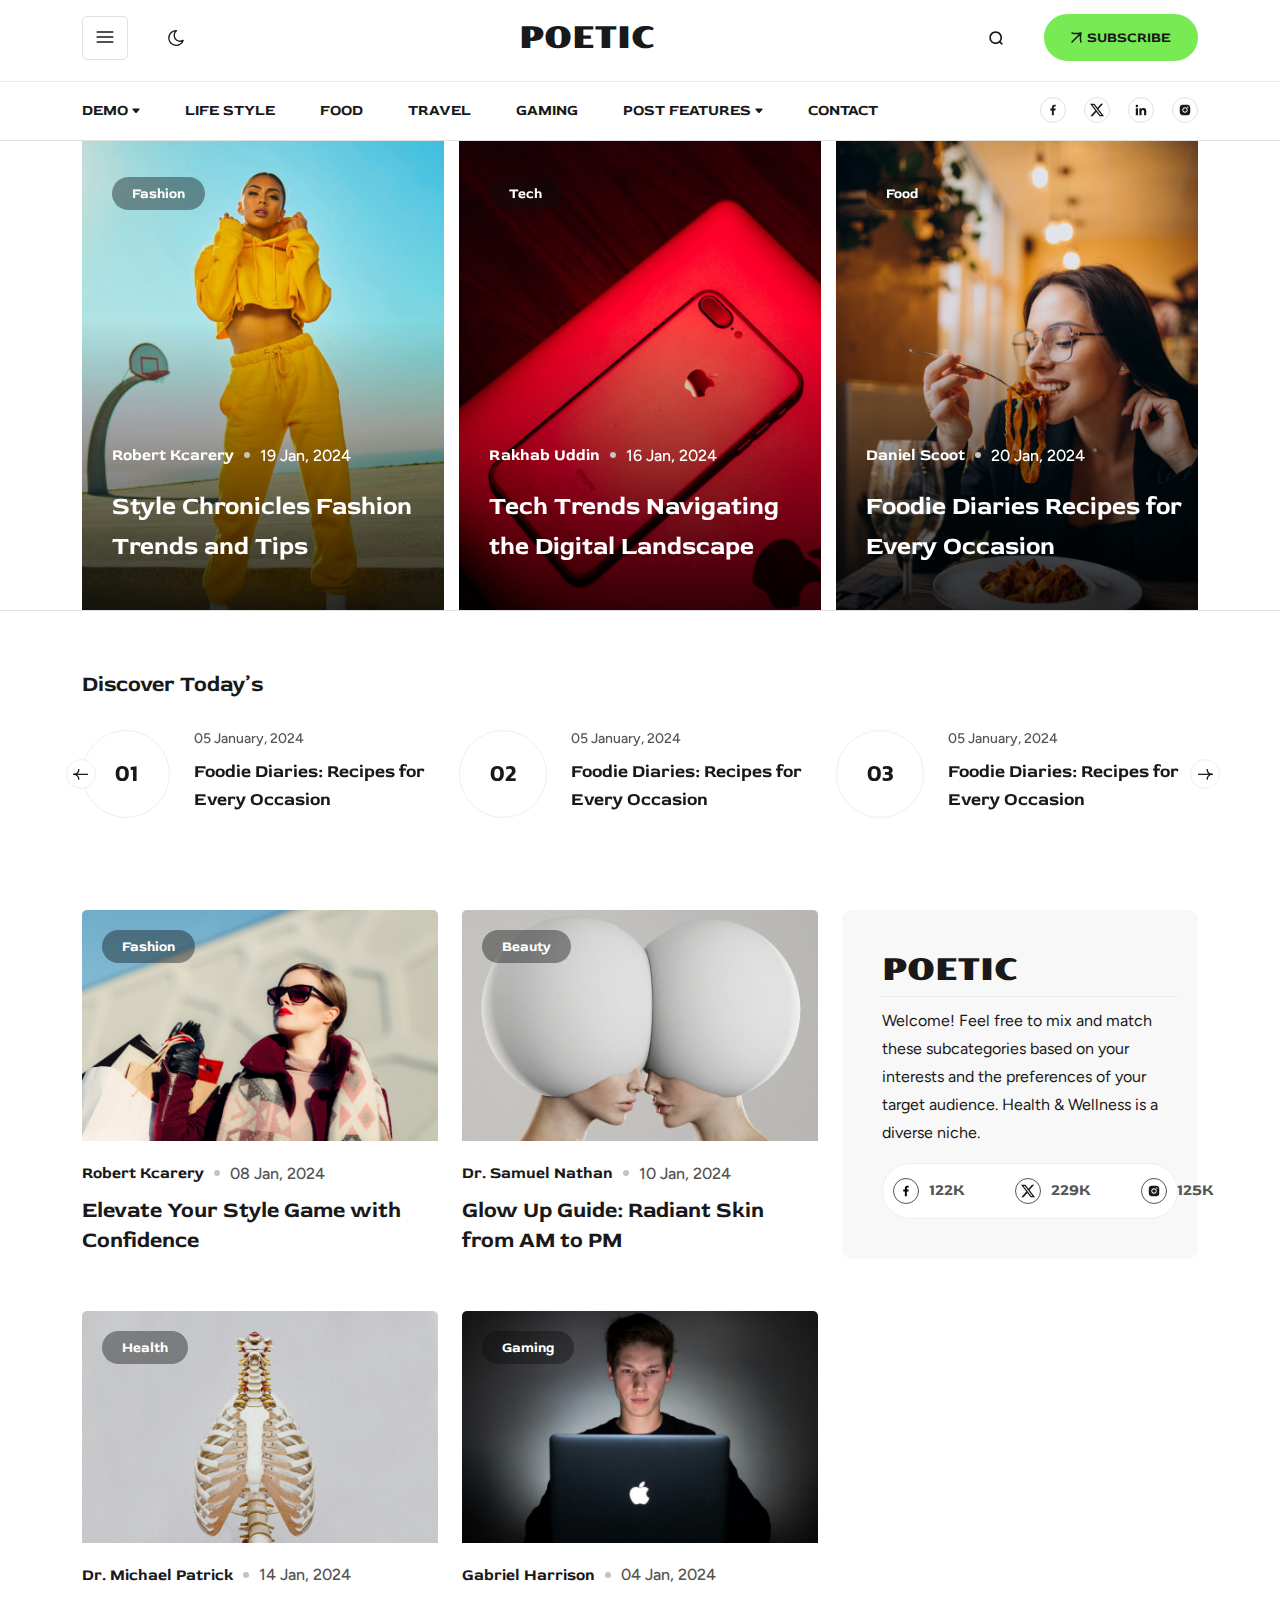
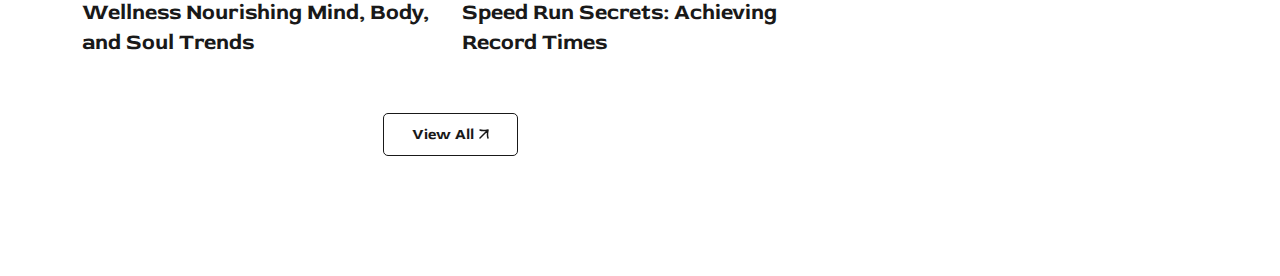
==== index2.html @ 876d7e73 "Add new code" ====
<!DOCTYPE html>
<html lang="en">

<head>
    <meta charset="UTF-8">
    <meta name="viewport" content="width=device-width, initial-scale=1.0">
    <!-- Swiper link -->
    <link rel="stylesheet" href="assets/css/swiper-bundle.min.css">
    <!-- Fancybox link -->
    <link rel="stylesheet" href="assets/css/jquery.fancybox.min.css">
    <!-- Animation css link -->
    <link rel="stylesheet" href="assets/css/animate.css">
    <!-- Boostrap css link -->
    <link rel="stylesheet" href="assets/css/bootstrap-icons.min.css">
    <link rel="stylesheet" href="assets/css/bootstrap.min.css">
    <!-- Boxicon link -->
    <link rel="stylesheet" href="assets/css/boxicons.min.css">
    <!-- My css link -->
    <link rel="stylesheet" href="assets/css/style.css">
    <title>POITIC- HTML template</title>
</head>

<body>
    <header class="header-area2">
        <div class="container d-flex align-items-center justify-content-between">
            <div class="header-menu-icon">
                <div class="menu-icon">
                    <svg width="20" height="20" viewBox="0 0 20 20" xmlns="http://www.w3.org/2000/svg">
                        <path fill-rule="evenodd" clip-rule="evenodd"
                            d="M1.66675 9.16666H18.3334V10.8333H1.66675V9.16666ZM1.66675 4.16666H18.3334V5.83332H1.66675V4.16666ZM1.66675 14.1667H18.3334V15.8333H1.66675V14.1667Z" />
                    </svg>
                </div>
                <div class="right-icon">
                    <svg width="16" height="16" viewBox="0 0 16 16" xmlns="http://www.w3.org/2000/svg">
                        <g clip-path="url(#clip0_786_566)">
                            <path
                                d="M0.219921 8.00768C0.228585 12.4084 3.79421 15.954 8.26024 16C11.6719 15.9314 14.6211 13.8486 15.7467 10.6542C15.952 10.0697 15.3182 9.54523 14.7823 9.85714C13.9764 10.3284 13.0594 10.5763 12.1258 10.5756C11.4366 10.5773 10.7539 10.4428 10.1168 10.1798C9.47979 9.91682 8.90098 9.53058 8.41366 9.04325C7.92633 8.55592 7.54009 7.97711 7.27712 7.34007C7.01415 6.70303 6.87964 6.02031 6.88131 5.33112C6.88092 4.5347 7.0619 3.74865 7.41052 3.03258C7.75915 2.31651 8.26625 1.68924 8.89339 1.19833C9.38458 0.813108 9.13132 0.0160071 8.49817 0.00934236C3.52962 -0.231254 0.031309 4.13081 0.219921 8.00768ZM5.54837 5.33112C5.54837 8.95807 8.49884 11.9092 12.1264 11.9092C12.605 11.9092 13.1422 11.8679 13.736 11.7153C12.5463 13.4921 10.4536 14.6584 8.21026 14.6597C4.39604 14.6111 1.68683 11.5813 1.5582 8.23494C1.62351 2.50262 6.78601 1.48958 6.78601 1.48958C6.78601 1.48958 5.52837 3.05712 5.54837 5.33112Z" />
                        </g>
                        <defs>
                            <clipPath id="clip0_786_566">
                                <rect width="16" height="16" />
                            </clipPath>
                        </defs>
                    </svg>
                </div>
            </div>
            <div class="header-logo">
                <a href="#">POETIC</a>
            </div>
            <div class="header-right">
                <div class="search-btn">
                    <div class="icon">
                        <svg width="16" height="16" viewBox="0 0 16 16" xmlns="http://www.w3.org/2000/svg">
                            <path fill-rule="evenodd" clip-rule="evenodd"
                                d="M7.67458 2.95934C5.06925 2.95934 2.95925 5.06868 2.95925 7.66868C2.95925 10.2687 5.06925 12.3773 7.67458 12.3773C8.97459 12.3773 10.1499 11.8533 11.0033 11.004C11.4434 10.5674 11.7926 10.0477 12.0307 9.47524C12.2687 8.90273 12.3908 8.28869 12.3899 7.66868C12.3899 5.06868 10.2799 2.95934 7.67458 2.95934ZM1.33325 7.66868C1.33325 4.16868 4.17325 1.33334 7.67458 1.33334C11.1759 1.33334 14.0159 4.16868 14.0159 7.66868C14.0178 9.07185 13.5516 10.4356 12.6913 11.544L14.4279 13.2787C14.5084 13.353 14.573 13.4427 14.618 13.5426C14.6629 13.6424 14.6872 13.7503 14.6894 13.8598C14.6916 13.9693 14.6717 14.0781 14.6309 14.1797C14.59 14.2813 14.5291 14.3736 14.4517 14.4511C14.3743 14.5286 14.2821 14.5896 14.1805 14.6306C14.079 14.6716 13.9702 14.6916 13.8607 14.6895C13.7512 14.6874 13.6433 14.6632 13.5434 14.6184C13.4435 14.5736 13.3536 14.5091 13.2793 14.4287L11.5393 12.6913C10.4316 13.544 9.07244 14.0054 7.67458 14.0033C4.17325 14.0033 1.33325 11.168 1.33325 7.66868Z" />
                        </svg>
                    </div>
                </div>
                <div class="subscribe-btn">
                    <a href="#" class="primary-btn hover-btn">
                        <svg class="arrow" width="11" height="11" viewBox="0 0 11 11"
                            xmlns="http://www.w3.org/2000/svg">
                            <path
                                d="M0.999756 10L9.99976 1M9.99976 1C7.99976 1.375 3.62476 2.125 0.999756 1M9.99976 1C9.62476 2.875 8.87476 7 9.99976 10"
                                stroke="#191919" stroke-width="1.5" stroke-linecap="round" />
                        </svg>
                        SUBSCRIBE
                    </a>

                </div>
            </div>
        </div>
    </header>
    <div class="header-menu2">
        <div class="container d-flex align-items-center justify-content-between">
            <div class="main-menu">
                <ul class="menu-list">
                    <li><a href="#">DEMO
                            <svg width="8" height="6" viewBox="0 0 8 6" xmlns="http://www.w3.org/2000/svg">
                                <path
                                    d="M3.52932 4.9625L0.531821 1.53625C0.178071 1.13313 0.465571 0.5 1.00245 0.5H6.99745C7.1176 0.499897 7.23523 0.53443 7.33627 0.599463C7.4373 0.664496 7.51744 0.757273 7.5671 0.866683C7.61676 0.976093 7.63383 1.0975 7.61627 1.21636C7.5987 1.33522 7.54725 1.4465 7.46807 1.53688L4.47057 4.96188C4.41191 5.02901 4.33956 5.08281 4.25839 5.11968C4.17722 5.15654 4.0891 5.17561 3.99995 5.17561C3.91079 5.17561 3.82267 5.15654 3.7415 5.11968C3.66033 5.08281 3.58798 5.02901 3.52932 4.96188V4.9625Z" />
                            </svg>
                        </a></li>
                    <li><a href="#">LIFE STYLE</a></li>
                    <li><a href="#">FOOD</a></li>
                    <li><a href="#">TRAVEL</a></li>
                    <li><a href="#">GAMING</a></li>
                    <li><a href="#">POST FEATURES
                            <svg width="8" height="6" viewBox="0 0 8 6" xmlns="http://www.w3.org/2000/svg">
                                <path
                                    d="M3.52932 4.9625L0.531821 1.53625C0.178071 1.13313 0.465571 0.5 1.00245 0.5H6.99745C7.1176 0.499897 7.23523 0.53443 7.33627 0.599463C7.4373 0.664496 7.51744 0.757273 7.5671 0.866683C7.61676 0.976093 7.63383 1.0975 7.61627 1.21636C7.5987 1.33522 7.54725 1.4465 7.46807 1.53688L4.47057 4.96188C4.41191 5.02901 4.33956 5.08281 4.25839 5.11968C4.17722 5.15654 4.0891 5.17561 3.99995 5.17561C3.91079 5.17561 3.82267 5.15654 3.7415 5.11968C3.66033 5.08281 3.58798 5.02901 3.52932 4.96188V4.9625Z" />
                            </svg>
                        </a></li>
                    <li><a href="#">CONTACT</a></li>
                </ul>
            </div>
            <div class="social-media">
                <ul>
                    <li><a href="#">
                            <svg width="14" height="14" viewBox="0 0 14 14" xmlns="http://www.w3.org/2000/svg">
                                <path
                                    d="M7.81526 12.2483V7.46726H9.42818L9.66793 5.59534H7.81526V4.40301C7.81526 3.86284 7.96576 3.49301 8.74101 3.49301H9.72334V1.82409C9.24538 1.77287 8.76495 1.74814 8.28426 1.75001C6.85859 1.75001 5.87976 2.62034 5.87976 4.21809V5.59184H4.27734V7.46376H5.88326V12.2483H7.81526Z" />
                            </svg>
                        </a></li>
                    <li><a href="#">
                            <svg width="14" height="14" viewBox="0 0 14 14" xmlns="http://www.w3.org/2000/svg">
                                <g clip-path="url(#clip0_786_536)">
                                    <path
                                        d="M11.025 0.65625H13.1722L8.48225 6.0305L14 13.3438H9.68012L6.2965 8.9075L2.42462 13.3438H0.2765L5.29287 7.595L0 0.65625H4.43013L7.48825 4.71012L11.025 0.65625ZM10.2725 12.0557H11.4625L3.78262 1.87687H2.50688L10.2725 12.0557Z" />
                                </g>
                                <defs>
                                    <clipPath id="clip0_786_536">
                                        <rect width="14" height="14" fill="white" />
                                    </clipPath>
                                </defs>
                            </svg>
                        </a></li>
                    <li><a href="#">
                            <svg width="14" height="14" viewBox="0 0 14 14" xmlns="http://www.w3.org/2000/svg">
                                <path
                                    d="M2.90719 4.1972C3.61209 4.1972 4.18353 3.62576 4.18353 2.92086C4.18353 2.21597 3.61209 1.64453 2.90719 1.64453C2.20229 1.64453 1.63086 2.21597 1.63086 2.92086C1.63086 3.62576 2.20229 4.1972 2.90719 4.1972Z" />
                                <path
                                    d="M5.38752 5.16523V12.2463H7.5861V8.74457C7.5861 7.82057 7.75994 6.92573 8.9056 6.92573C10.0355 6.92573 10.0495 7.98215 10.0495 8.8029V12.2469H12.2493V8.36365C12.2493 6.45615 11.8386 4.99023 9.60911 4.99023C8.53869 4.99023 7.82119 5.57765 7.52777 6.13357H7.49802V5.16523H5.38752ZM1.80469 5.16523H4.00677V12.2463H1.80469V5.16523Z" />
                            </svg>
                        </a></li>
                    <li><a href="#">
                            <svg width="14" height="14" viewBox="0 0 14 14" xmlns="http://www.w3.org/2000/svg">
                                <path
                                    d="M12.2191 4.84492C12.2132 4.40312 12.1305 3.96571 11.9747 3.55226C11.8396 3.20351 11.6332 2.88679 11.3687 2.62233C11.1043 2.35786 10.7875 2.15147 10.4388 2.01634C10.0307 1.86313 9.59948 1.78029 9.16362 1.77134C8.60246 1.74626 8.42454 1.73926 7.00004 1.73926C5.57554 1.73926 5.39296 1.73926 4.83587 1.77134C4.40022 1.78036 3.96924 1.8632 3.56129 2.01634C3.21249 2.15138 2.89572 2.35773 2.63124 2.62221C2.36677 2.88669 2.16041 3.20346 2.02537 3.55226C1.87186 3.96008 1.7892 4.39116 1.78096 4.82684C1.75587 5.38859 1.74829 5.56651 1.74829 6.99101C1.74829 8.41551 1.74829 8.59751 1.78096 9.15517C1.78971 9.59151 1.87196 10.022 2.02537 10.4309C2.16064 10.7796 2.36715 11.0963 2.63171 11.3606C2.89628 11.625 3.21308 11.8313 3.56187 11.9663C3.96871 12.1256 4.39976 12.2144 4.83646 12.2288C5.39821 12.2538 5.57612 12.2614 7.00062 12.2614C8.42512 12.2614 8.60771 12.2614 9.16479 12.2288C9.60063 12.2202 10.0318 12.1375 10.44 11.9843C10.7886 11.8491 11.1053 11.6426 11.3697 11.3782C11.6341 11.1137 11.8406 10.7971 11.9759 10.4484C12.1293 10.0401 12.2115 9.60959 12.2203 9.17267C12.2454 8.61151 12.253 8.43359 12.253 7.00851C12.2518 5.58401 12.2518 5.40317 12.2191 4.84492ZM6.99654 9.68484C5.50671 9.68484 4.29979 8.47792 4.29979 6.98809C4.29979 5.49826 5.50671 4.29134 6.99654 4.29134C7.71176 4.29134 8.39769 4.57546 8.90343 5.0812C9.40917 5.58694 9.69329 6.27287 9.69329 6.98809C9.69329 7.70331 9.40917 8.38924 8.90343 8.89498C8.39769 9.40072 7.71176 9.68484 6.99654 9.68484ZM9.80062 4.82042C9.71802 4.8205 9.63622 4.80429 9.55989 4.77271C9.48356 4.74114 9.41421 4.69482 9.3558 4.63641C9.29739 4.57801 9.25108 4.50865 9.2195 4.43233C9.18793 4.356 9.17171 4.27419 9.17179 4.19159C9.17179 4.10905 9.18805 4.02732 9.21964 3.95106C9.25122 3.8748 9.29752 3.80551 9.35589 3.74714C9.41425 3.68878 9.48354 3.64248 9.5598 3.61089C9.63606 3.57931 9.71779 3.56305 9.80033 3.56305C9.88287 3.56305 9.96461 3.57931 10.0409 3.61089C10.1171 3.64248 10.1864 3.68878 10.2448 3.74714C10.3031 3.80551 10.3494 3.8748 10.381 3.95106C10.4126 4.02732 10.4289 4.10905 10.4289 4.19159C10.4289 4.53926 10.1477 4.82042 9.80062 4.82042Z" />
                                <path
                                    d="M6.99589 8.73983C7.96336 8.73983 8.74764 7.95554 8.74764 6.98808C8.74764 6.02061 7.96336 5.23633 6.99589 5.23633C6.02843 5.23633 5.24414 6.02061 5.24414 6.98808C5.24414 7.95554 6.02843 8.73983 6.99589 8.73983Z" />
                            </svg>
                        </a></li>
                </ul>
            </div>
        </div>
    </div>

    <!-- Banner area strats here -->
    <div class="banner-area2 mb-60">
        <div class="container">
            <div class="row ">
                <div class="col-lg-12 position-relative">
                    <div class="slider-btn-groups">
                        <div class="slider-btn prev-2" tabindex="0" role="button" aria-label="Previous slide"
                            aria-controls="swiper-wrapper-e0b69f76be833fd9">
                            <svg width="7" height="14" viewBox="0 0 7 14" fill="none"
                                xmlns="http://www.w3.org/2000/svg">
                                <path d="M0 7.00008L7 0L2.54545 7.00008L7 14L0 7.00008Z" fill="#C4C4C4" />
                            </svg>
                            <span class="two"> PREV</span>
                        </div>
                        <div class="slider-btn next-2" tabindex="0" role="button" aria-label="Next slide"
                            aria-controls="swiper-wrapper-e0b69f76be833fd9">
                            <span>NEXT</span>
                            <svg width="7" height="14" viewBox="0 0 7 14" fill="none"
                                xmlns="http://www.w3.org/2000/svg">
                                <path d="M7 7.00008L0 0L4.45455 7.00008L0 14L7 7.00008Z" fill="#191919" />
                            </svg>
                        </div>
                    </div>
                    <div class="swiper banner-slider2">
                        <div class="swiper-wrapper">
                            <div class="swiper-slide">
                                <div class="banner-card">
                                    <div class="banner-img">
                                        <img src="assets/image/Overlay (4).png" alt="">
                                    </div>
                                    <div class="banner-content">
                                        <div class="top-btn">
                                            <a href="#">
                                                Fashion
                                            </a>
                                        </div>
                                        <div class="banner-content-bottom">
                                            <div class="author-area">
                                                <div class="author-name">
                                                    <a href="#">Robert Kcarery</a>
                                                </div>
                                                <div class="publish-date">
                                                    <a href="#">
                                                        <svg width="6" height="6" viewBox="0 0 6 6" fill="none"
                                                            xmlns="http://www.w3.org/2000/svg">
                                                            <circle cx="3" cy="3" r="3" fill="#C4C4C4" />
                                                        </svg>
                                                        19 Jan, 2024</a>
                                                </div>
                                            </div>
                                            <h2>Style Chronicles Fashion Trends and Tips</h2>
                                        </div>
                                    </div>
                                </div>
                            </div>
                            <div class="swiper-slide">
                                <div class="banner-card">
                                    <div class="banner-img two">
                                        <img src="assets/image/Overlay (4).png" alt="">
                                    </div>
                                    <div class="banner-content">
                                        <div class="top-btn">
                                            <a href="#">
                                                Tech
                                            </a>
                                        </div>
                                        <div class="banner-content-bottom">
                                            <div class="author-area">
                                                <div class="author-name">
                                                    <a href="#">Rakhab Uddin</a>
                                                </div>
                                                <div class="publish-date">
                                                    <a href="#">
                                                        <svg width="6" height="6" viewBox="0 0 6 6" fill="none"
                                                            xmlns="http://www.w3.org/2000/svg">
                                                            <circle cx="3" cy="3" r="3" fill="#C4C4C4" />
                                                        </svg>
                                                        16 Jan, 2024</a>
                                                </div>
                                            </div>
                                            <h2>Tech Trends Navigating the Digital Landscape</h2>
                                        </div>
                                    </div>
                                </div>
                            </div>
                            <div class="swiper-slide">
                                <div class="banner-card">
                                    <div class="banner-img three">
                                        <img src="assets/image/Overlay (4).png" alt="">
                                    </div>
                                    <div class="banner-content">
                                        <div class="top-btn">
                                            <a href="#">
                                                Food
                                            </a>
                                        </div>
                                        <div class="banner-content-bottom">
                                            <div class="author-area">
                                                <div class="author-name">
                                                    <a href="#">Daniel Scoot</a>
                                                </div>
                                                <div class="publish-date">
                                                    <a href="#">
                                                        <svg width="6" height="6" viewBox="0 0 6 6" fill="none"
                                                            xmlns="http://www.w3.org/2000/svg">
                                                            <circle cx="3" cy="3" r="3" fill="#C4C4C4" />
                                                        </svg>
                                                        20 Jan, 2024</a>
                                                </div>
                                            </div>
                                            <h2>Foodie Diaries Recipes for Every Occasion</h2>
                                        </div>
                                    </div>
                                </div>
                            </div>
                            <div class="swiper-slide">
                                <div class="banner-card">
                                    <div class="banner-img">
                                        <img src="assets/image/Overlay (4).png" alt="">
                                    </div>
                                    <div class="banner-content">
                                        <div class="top-btn">
                                            <a href="#">
                                                Fashion
                                            </a>
                                        </div>
                                        <div class="banner-content-bottom">
                                            <div class="author-area">
                                                <div class="author-name">
                                                    <a href="#">Robert Kcarery</a>
                                                </div>
                                                <div class="publish-date">
                                                    <a href="#">
                                                        <svg width="6" height="6" viewBox="0 0 6 6" fill="none"
                                                            xmlns="http://www.w3.org/2000/svg">
                                                            <circle cx="3" cy="3" r="3" fill="#C4C4C4" />
                                                        </svg>
                                                        19 Jan, 2024</a>
                                                </div>
                                            </div>
                                            <h2>Style Chronicles Fashion Trends and Tips</h2>
                                        </div>
                                    </div>
                                </div>
                            </div>
                            <div class="swiper-slide">
                                <div class="banner-card">
                                    <div class="banner-img two">
                                        <img src="assets/image/Overlay (4).png" alt="">
                                    </div>
                                    <div class="banner-content">
                                        <div class="top-btn">
                                            <a href="#">
                                                Tech
                                            </a>
                                        </div>
                                        <div class="banner-content-bottom">
                                            <div class="author-area">
                                                <div class="author-name">
                                                    <a href="#">Rakhab Uddin</a>
                                                </div>
                                                <div class="publish-date">
                                                    <a href="#">
                                                        <svg width="6" height="6" viewBox="0 0 6 6" fill="none"
                                                            xmlns="http://www.w3.org/2000/svg">
                                                            <circle cx="3" cy="3" r="3" fill="#C4C4C4" />
                                                        </svg>
                                                        16 Jan, 2024</a>
                                                </div>
                                            </div>
                                            <h2>Tech Trends Navigating the Digital Landscape</h2>
                                        </div>
                                    </div>
                                </div>
                            </div>
                            <div class="swiper-slide">
                                <div class="banner-card">
                                    <div class="banner-img three">
                                        <img src="assets/image/Overlay (4).png" alt="">
                                    </div>
                                    <div class="banner-content">
                                        <div class="top-btn">
                                            <a href="#">
                                                Food
                                            </a>
                                        </div>
                                        <div class="banner-content-bottom">
                                            <div class="author-area">
                                                <div class="author-name">
                                                    <a href="#">Daniel Scoot</a>
                                                </div>
                                                <div class="publish-date">
                                                    <a href="#">
                                                        <svg width="6" height="6" viewBox="0 0 6 6" fill="none"
                                                            xmlns="http://www.w3.org/2000/svg">
                                                            <circle cx="3" cy="3" r="3" fill="#C4C4C4" />
                                                        </svg>
                                                        20 Jan, 2024</a>
                                                </div>
                                            </div>
                                            <h2>Foodie Diaries Recipes for Every Occasion</h2>
                                        </div>
                                    </div>
                                </div>
                            </div>
                        </div>
                    </div>
                </div>
            </div>
        </div>
    </div>
    <!-- Banner area ends here -->

    <!-- Discover area strats here -->
    <div class="discover-section">
        <div class="container">
            <div class="row mb-20">
                <div class="col-lg-12">
                    <div class="section-title">
                        <h3>Discover Today’s</h3>
                    </div>
                </div>
            </div>
            <div class="row">
                <div class="col-lg-12 position-relative">
                    <div class="slider-btn-groups">
                        <div class="slider-btn prev-1" tabindex="0" role="button" aria-label="Previous slide"
                            aria-controls="swiper-wrapper-e0b69f76be833fd9">
                            <svg width="16" height="16" viewBox="0 0 16 16" xmlns="http://www.w3.org/2000/svg">
                                <mask id="mask0_0_6821" style="mask-type:alpha" maskUnits="userSpaceOnUse" x="0" y="0"
                                    width="16" height="16">
                                    <rect width="16" height="16" transform="matrix(-1 0 0 1 16 0)"></rect>
                                </mask>
                                <g mask="url(#mask0_0_6821)">
                                    <path fill-rule="evenodd" clip-rule="evenodd"
                                        d="M0.416666 8.96667H15V7.71667H0.416666V8.96667Z"></path>
                                    <path fill-rule="evenodd" clip-rule="evenodd"
                                        d="M1.04115 7.71667C3.98115 7.71667 6.38281 10.3017 6.38281 13.0583V13.6833H5.13281V13.0583C5.13281 10.9658 3.26448 8.96667 1.04115 8.96667H0.416979V7.71667H1.04115Z">
                                    </path>
                                    <path fill-rule="evenodd" clip-rule="evenodd"
                                        d="M1.04115 8.96667C3.98115 8.96667 6.38281 6.38167 6.38281 3.625V3H5.13281V3.625C5.13281 5.71833 3.26448 7.71667 1.04115 7.71667H0.416979V8.96667H1.04115Z">
                                    </path>
                                </g>
                            </svg>
                        </div>
                        <div class="slider-btn next-1" tabindex="0" role="button" aria-label="Next slide"
                            aria-controls="swiper-wrapper-e0b69f76be833fd9">
                            <svg width="16" height="16" viewBox="0 0 16 16" xmlns="http://www.w3.org/2000/svg">
                                <mask id="mask0_0_6813" style="mask-type:alpha" maskUnits="userSpaceOnUse" x="0" y="0"
                                    width="16" height="16">
                                    <rect width="16" height="16"></rect>
                                </mask>
                                <g mask="url(#mask0_0_6813)">
                                    <path fill-rule="evenodd" clip-rule="evenodd"
                                        d="M15.5833 8.96667H1V7.71667H15.5833V8.96667Z"></path>
                                    <path fill-rule="evenodd" clip-rule="evenodd"
                                        d="M14.9589 7.71667C12.0189 7.71667 9.61719 10.3017 9.61719 13.0583V13.6833H10.8672V13.0583C10.8672 10.9658 12.7355 8.96667 14.9589 8.96667H15.583V7.71667H14.9589Z">
                                    </path>
                                    <path fill-rule="evenodd" clip-rule="evenodd"
                                        d="M14.9589 8.96667C12.0189 8.96667 9.61719 6.38167 9.61719 3.625V3H10.8672V3.625C10.8672 5.71833 12.7355 7.71667 14.9589 7.71667H15.583V8.96667H14.9589Z">
                                    </path>
                                </g>
                            </svg>
                        </div>
                    </div>
                    <div class="swiper discover-slider">
                        <div class="swiper-wrapper">
                            <div class="swiper-slide">
                                <div class="discover-content">
                                    <div class="number">
                                        <h3>01</h3>
                                    </div>
                                    <div class="other-content">
                                        <span>05 January, 2024</span>
                                        <p>Foodie Diaries: Recipes for Every Occasion</p>
                                    </div>
                                </div>
                            </div>
                            <div class="swiper-slide">
                                <div class="discover-content">
                                    <div class="number">
                                        <h3>02</h3>
                                    </div>
                                    <div class="other-content">
                                        <span>05 January, 2024</span>
                                        <p>Foodie Diaries: Recipes for Every Occasion</p>
                                    </div>
                                </div>
                            </div>
                            <div class="swiper-slide">
                                <div class="discover-content">
                                    <div class="number">
                                        <h3>03</h3>
                                    </div>
                                    <div class="other-content">
                                        <span>05 January, 2024</span>
                                        <p>Foodie Diaries: Recipes for Every Occasion</p>
                                    </div>
                                </div>
                            </div>
                            <div class="swiper-slide">
                                <div class="discover-content">
                                    <div class="number">
                                        <h3>01</h3>
                                    </div>
                                    <div class="other-content">
                                        <span>05 January, 2024</span>
                                        <p>Foodie Diaries: Recipes for Every Occasion</p>
                                    </div>
                                </div>
                            </div>
                            <div class="swiper-slide">
                                <div class="discover-content">
                                    <div class="number">
                                        <h3>02</h3>
                                    </div>
                                    <div class="other-content">
                                        <span>05 January, 2024</span>
                                        <p>Foodie Diaries: Recipes for Every Occasion</p>
                                    </div>
                                </div>
                            </div>
                            <div class="swiper-slide">
                                <div class="discover-content">
                                    <div class="number">
                                        <h3>03</h3>
                                    </div>
                                    <div class="other-content">
                                        <span>05 January, 2024</span>
                                        <p>Foodie Diaries: Recipes for Every Occasion</p>
                                    </div>
                                </div>
                            </div>
                        </div>
                    </div>
                </div>
            </div>
        </div>
    </div>
    <!-- Discover area ends here -->
    <!-- Blog post area strats here -->
    <div class="blog-post2">
        <div class="container">
            <div class="row g-lg-4 gy-4 pt-80">
                <div class="col-lg-8">
                    <div class="row  g-4 gy-5 mb-120">
                        <div class="col-lg-6">
                            <div class="blog-card">
                                <div class="blog-card-img-wrap">
                                    <a href="#">
                                        <img src="assets/image/freestocks-VFrcRtEQKL8-unsplash 1.png" alt="">
                                    </a>
                                    <a href="#"><span>Fashion</span>
                                    </a>
                                </div>
                                <div class="blog-content">
                                    <div class="author-area">
                                        <div class="author-name">
                                            <a href="#">Robert Kcarery</a>
                                        </div>
                                        <div class="publish-date">
                                            <a href="#">
                                                <svg width="6" height="6" viewBox="0 0 6 6" fill="none"
                                                    xmlns="http://www.w3.org/2000/svg">
                                                    <circle cx="3" cy="3" r="3" fill="#C4C4C4" />
                                                </svg>
                                                08 Jan, 2024</a>
                                        </div>
                                    </div>
                                    <h3>Elevate Your Style Game with Confidence</h3>
                                </div>
                            </div>
                        </div>
                        <div class="col-lg-6">
                            <div class="blog-card">
                                <div class="blog-card-img-wrap">
                                    <a href="#">
                                        <img src="assets/image/dynamic-wang-F3KHLtv6844-unsplash.png" alt="">
                                    </a>
                                    <a href="#"><span>Beauty</span>
                                    </a>
                                </div>
                                <div class="blog-content">
                                    <div class="author-area">
                                        <div class="author-name">
                                            <a href="#">Dr. Samuel Nathan</a>
                                        </div>
                                        <div class="publish-date">
                                            <a href="#">
                                                <svg width="6" height="6" viewBox="0 0 6 6" fill="none"
                                                    xmlns="http://www.w3.org/2000/svg">
                                                    <circle cx="3" cy="3" r="3" fill="#C4C4C4" />
                                                </svg>
                                                10 Jan, 2024</a>
                                        </div>
                                    </div>
                                    <h3>Glow Up Guide: Radiant Skin from AM to PM</h3>
                                </div>
                            </div>
                        </div>
                        <div class="col-lg-6">
                            <div class="blog-card">
                                <div class="blog-card-img-wrap">
                                    <a href="#">
                                        <img src="assets/image/nino-liverani-CKxD_Qh6ULY-unsplash 1.png" alt="">
                                    </a>
                                    <a href="#"><span>Health</span>
                                    </a>
                                </div>
                                <div class="blog-content">
                                    <div class="author-area">
                                        <div class="author-name">
                                            <a href="#">Dr. Michael Patrick</a>
                                        </div>
                                        <div class="publish-date">
                                            <a href="#">
                                                <svg width="6" height="6" viewBox="0 0 6 6" fill="none"
                                                    xmlns="http://www.w3.org/2000/svg">
                                                    <circle cx="3" cy="3" r="3" fill="#C4C4C4" />
                                                </svg>
                                                14 Jan, 2024</a>
                                        </div>
                                    </div>
                                    <h3>Wellness Nourishing Mind, Body, and Soul Trends</h3>
                                </div>
                            </div>
                        </div>
                        <div class="col-lg-6">
                            <div class="blog-card">
                                <div class="blog-card-img-wrap">
                                    <a href="#">
                                        <img src="assets/image/grzegorz-walczak-yoIIPcrWhjI-unsplash.png" alt="">
                                    </a>
                                    <a href="#"><span>Gaming</span>
                                    </a>
                                </div>
                                <div class="blog-content">
                                    <div class="author-area">
                                        <div class="author-name">
                                            <a href="#">Gabriel Harrison</a>
                                        </div>
                                        <div class="publish-date">
                                            <a href="#">
                                                <svg width="6" height="6" viewBox="0 0 6 6" fill="none"
                                                    xmlns="http://www.w3.org/2000/svg">
                                                    <circle cx="3" cy="3" r="3" fill="#C4C4C4" />
                                                </svg>
                                                04 Jan, 2024</a>
                                        </div>
                                    </div>
                                    <h3>Speed Run Secrets: Achieving Record Times</h3>
                                </div>
                            </div>
                        </div>
                        <div class="view-all-btn">
                            <a href="#">
                                View All
                                <svg class="arrow" width="10" height="10" viewBox="0 0 10 10"
                                    xmlns="http://www.w3.org/2000/svg">
                                    <path
                                        d="M1 9L9 1M9 1C7.22222 1.33333 3.33333 2 1 1M9 1C8.66667 2.66667 8 6.33333 9 9"
                                        stroke="#191919" stroke-width="1.5" stroke-linecap="round" />
                                </svg>
                            </a>
                        </div>
                    </div>
                </div>
                <div class="col-lg-4">
                    <div class="sidebar-area">
                        <div class="single-widget">
                            <h2><a href="#">POETIC</a></h2>
                            <p>Welcome! Feel free to mix and match these subcategories based on your interests and the
                                preferences of your target audience. Health & Wellness is a diverse niche.</p>
                            <div class="counter-up-area">
                                <ul>
                                    <li>
                                        <a href="#">
                                            <div class="icon">
                                                <svg width="14" height="14" viewBox="0 0 14 14"
                                                    xmlns="http://www.w3.org/2000/svg">
                                                    <path
                                                        d="M7.81526 12.2482V7.46723H9.42818L9.66793 5.59531H7.81526V4.40298C7.81526 3.86281 7.96576 3.49298 8.74101 3.49298H9.72334V1.82406C9.24538 1.77284 8.76495 1.74811 8.28426 1.74998C6.85859 1.74998 5.87976 2.62031 5.87976 4.21806V5.59181H4.27734V7.46373H5.88326V12.2482H7.81526Z">
                                                    </path>
                                                </svg>
                                            </div>
                                            <div class="number">
                                                <h5 class="counter">122</h5>
                                                <span>K</span>
                                            </div>
                                        </a>
                                    </li>
                                    <li>
                                        <a href="#">
                                            <div class="icon">
                                                <svg width="14" height="14" viewBox="0 0 14 14" fill="none"
                                                    xmlns="http://www.w3.org/2000/svg">
                                                    <g clip-path="url(#clip0_786_536)">
                                                        <path
                                                            d="M11.025 0.65625H13.1722L8.48225 6.0305L14 13.3438H9.68012L6.2965 8.9075L2.42462 13.3438H0.2765L5.29287 7.595L0 0.65625H4.43013L7.48825 4.71012L11.025 0.65625ZM10.2725 12.0557H11.4625L3.78262 1.87687H2.50688L10.2725 12.0557Z"
                                                            fill="#191919" />
                                                    </g>
                                                    <defs>
                                                        <clipPath id="clip0_786_536">
                                                            <rect width="14" height="14" fill="white" />
                                                        </clipPath>
                                                    </defs>
                                                </svg>
                                            </div>
                                            <div class="number">
                                                <h5 class="counter">229</h5>
                                                <span>K</span>
                                            </div>
                                        </a>
                                    </li>
                                    <li>
                                        <a href="#">
                                            <div class="icon">
                                                <svg width="14" height="14" viewBox="0 0 14 14" fill="none"
                                                    xmlns="http://www.w3.org/2000/svg">
                                                    <path
                                                        d="M12.2191 4.84492C12.2132 4.40312 12.1305 3.96571 11.9747 3.55226C11.8396 3.20351 11.6332 2.88679 11.3687 2.62233C11.1043 2.35786 10.7875 2.15147 10.4388 2.01634C10.0307 1.86313 9.59948 1.78029 9.16362 1.77134C8.60246 1.74626 8.42454 1.73926 7.00004 1.73926C5.57554 1.73926 5.39296 1.73926 4.83587 1.77134C4.40022 1.78036 3.96924 1.8632 3.56129 2.01634C3.21249 2.15138 2.89572 2.35773 2.63124 2.62221C2.36677 2.88669 2.16041 3.20346 2.02537 3.55226C1.87186 3.96008 1.7892 4.39116 1.78096 4.82684C1.75587 5.38859 1.74829 5.56651 1.74829 6.99101C1.74829 8.41551 1.74829 8.59751 1.78096 9.15517C1.78971 9.59151 1.87196 10.022 2.02537 10.4309C2.16064 10.7796 2.36715 11.0963 2.63171 11.3606C2.89628 11.625 3.21308 11.8313 3.56187 11.9663C3.96871 12.1256 4.39976 12.2144 4.83646 12.2288C5.39821 12.2538 5.57612 12.2614 7.00062 12.2614C8.42512 12.2614 8.60771 12.2614 9.16479 12.2288C9.60063 12.2202 10.0318 12.1375 10.44 11.9843C10.7886 11.8491 11.1053 11.6426 11.3697 11.3782C11.6341 11.1137 11.8406 10.7971 11.9759 10.4484C12.1293 10.0401 12.2115 9.60959 12.2203 9.17267C12.2454 8.61151 12.253 8.43359 12.253 7.00851C12.2518 5.58401 12.2518 5.40317 12.2191 4.84492ZM6.99654 9.68484C5.50671 9.68484 4.29979 8.47792 4.29979 6.98809C4.29979 5.49826 5.50671 4.29134 6.99654 4.29134C7.71176 4.29134 8.39769 4.57546 8.90343 5.0812C9.40917 5.58694 9.69329 6.27287 9.69329 6.98809C9.69329 7.70331 9.40917 8.38924 8.90343 8.89498C8.39769 9.40072 7.71176 9.68484 6.99654 9.68484ZM9.80062 4.82042C9.71802 4.8205 9.63622 4.80429 9.55989 4.77271C9.48356 4.74114 9.41421 4.69482 9.3558 4.63641C9.29739 4.57801 9.25108 4.50865 9.2195 4.43233C9.18793 4.356 9.17171 4.27419 9.17179 4.19159C9.17179 4.10905 9.18805 4.02732 9.21964 3.95106C9.25122 3.8748 9.29752 3.80551 9.35589 3.74714C9.41425 3.68878 9.48354 3.64248 9.5598 3.61089C9.63606 3.57931 9.71779 3.56305 9.80033 3.56305C9.88287 3.56305 9.96461 3.57931 10.0409 3.61089C10.1171 3.64248 10.1864 3.68878 10.2448 3.74714C10.3031 3.80551 10.3494 3.8748 10.381 3.95106C10.4126 4.02732 10.4289 4.10905 10.4289 4.19159C10.4289 4.53926 10.1477 4.82042 9.80062 4.82042Z"
                                                        fill="#191919" />
                                                    <path
                                                        d="M6.99589 8.73983C7.96336 8.73983 8.74764 7.95554 8.74764 6.98808C8.74764 6.02061 7.96336 5.23633 6.99589 5.23633C6.02843 5.23633 5.24414 6.02061 5.24414 6.98808C5.24414 7.95554 6.02843 8.73983 6.99589 8.73983Z"
                                                        fill="#191919" />
                                                </svg>
                                            </div>
                                            <div class="number">
                                                <h5 class="counter">125</h5>
                                                <span>K</span>
                                            </div>
                                        </a>
                                    </li>
                                </ul>
                            </div>
                        </div>
                    </div>
                </div>
            </div>
        </div>
    </div>
    <!-- Blog post area ends here -->













    <!-- jquery js link -->
    <script src="assets/js/jquery-3.7.1.min.js"></script>
    <script src="assets/js/jquery-ui.js"></script>
    <!-- Counterup js link -->
    <script src="assets/js/waypoints.js"></script>
    <script src="assets/js/jquery.counterup.min.js"></script>
    <!-- Marquee js link -->
    <script src="assets/js/jquery.marquee.min.js"></script>
    <!-- Wow js link -->
    <script src="assets/js/wow.min.js"></script>
    <!-- Popper js link -->
    <script src="assets/js/popper.min.js"></script>
    <!-- Swiper js link -->
    <script src="assets/js/swiper-bundle.min.js"></script>
    <!-- fancybox link -->
    <script src="assets/js/jquery.fancybox.min.js"></script>
    <script src="assets/js/wow.min.js"></script>
    <!-- Bootstrap js link -->
    <script src="assets/js/bootstrap.min.js"></script>
    <!-- Custom js -->
    <script src="assets/js/custom.js"></script>
</body>

</html>
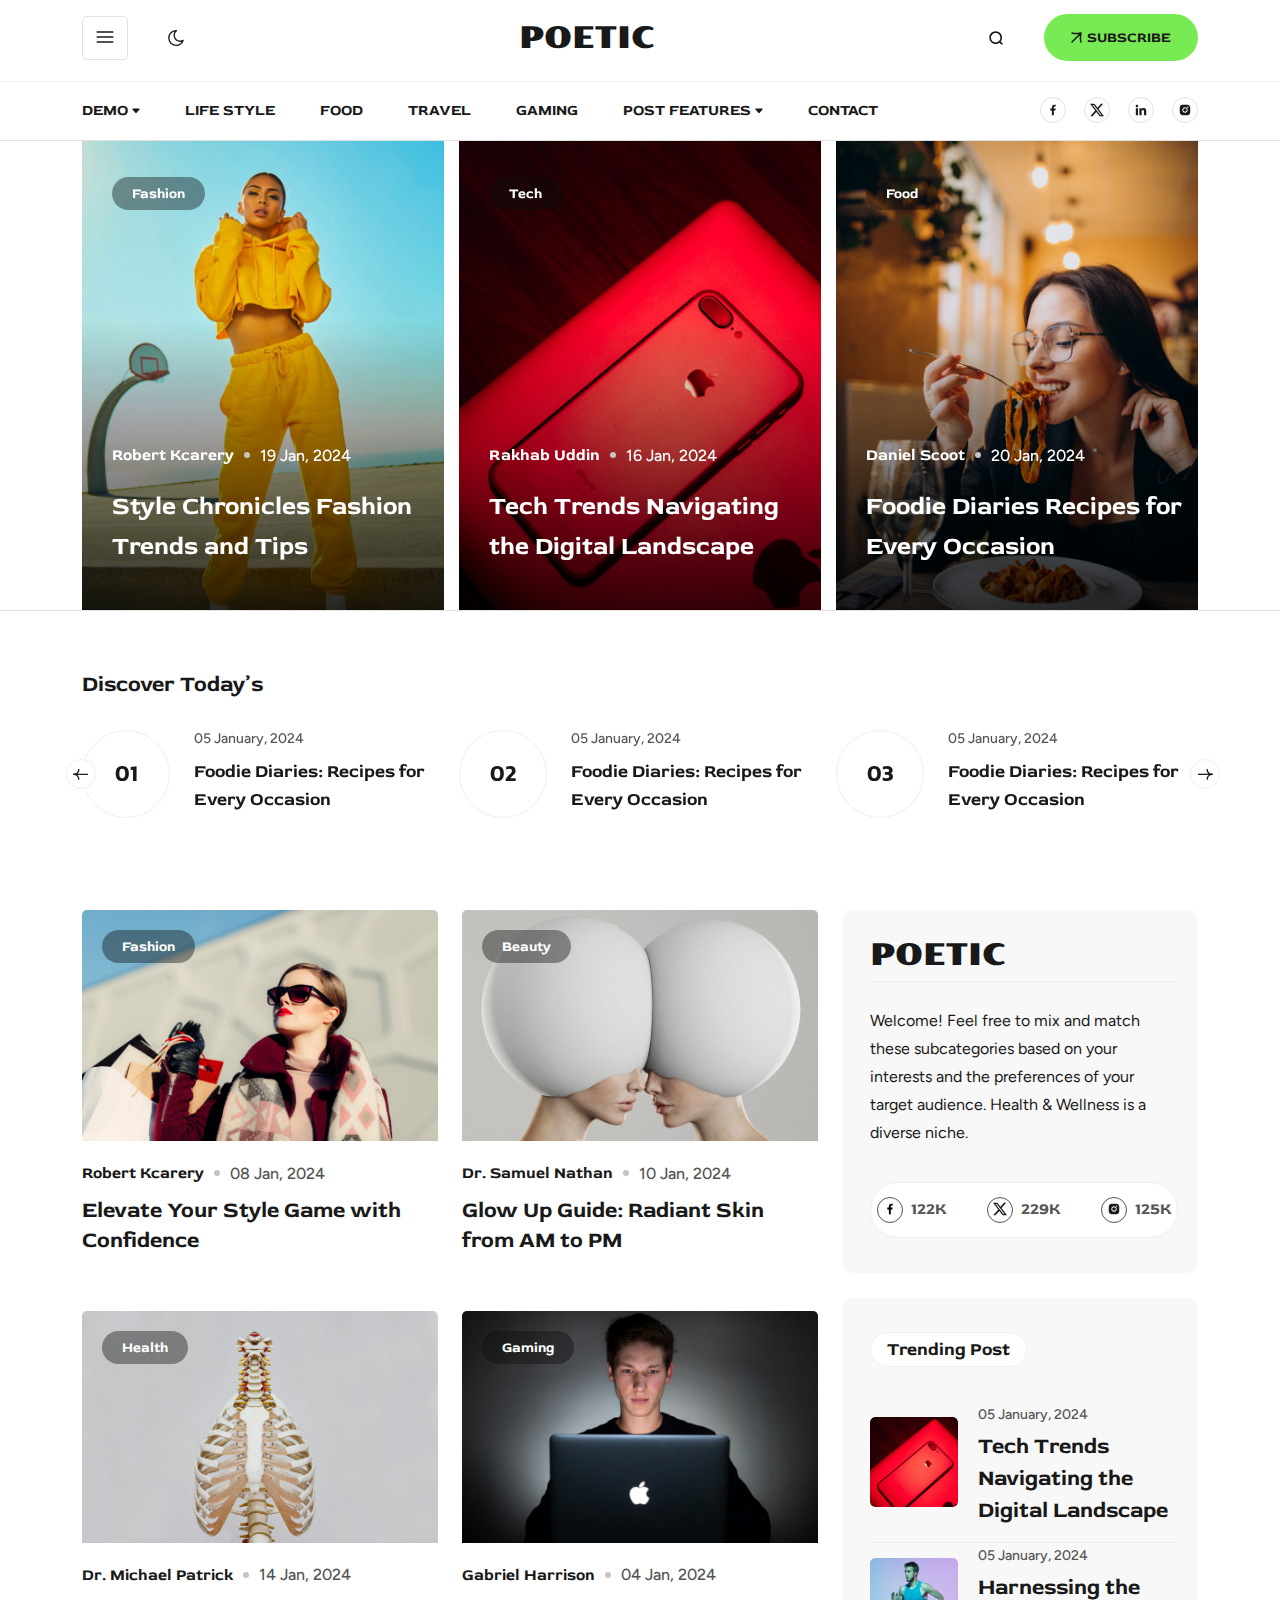
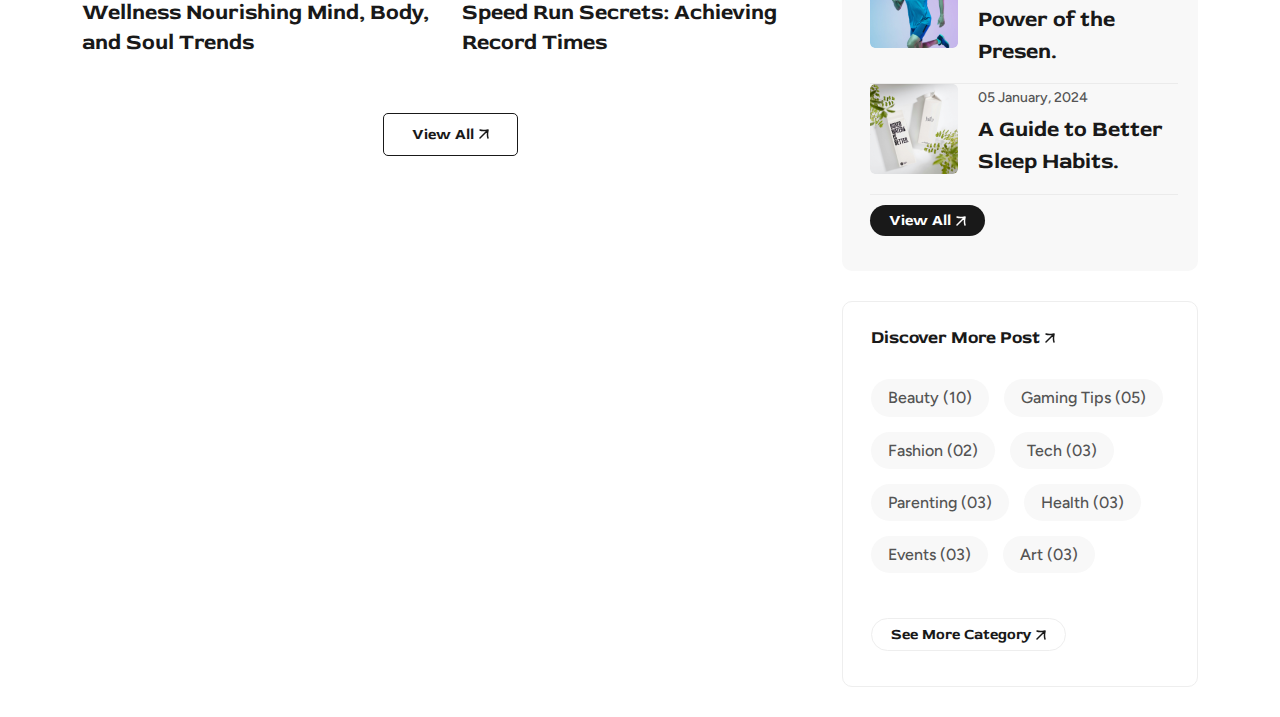
==== commit 0d61b733: "Add new code" ====
--- a/index2.html
+++ b/index2.html
@@ -605,7 +605,7 @@
                 </div>
                 <div class="col-lg-4">
                     <div class="sidebar-area">
-                        <div class="single-widget">
+                        <div class="single-widget mb-25">
                             <h2><a href="#">POETIC</a></h2>
                             <p>Welcome! Feel free to mix and match these subcategories based on your interests and the
                                 preferences of your target audience. Health & Wellness is a diverse niche.</p>
@@ -671,6 +671,95 @@
                                     </li>
                                 </ul>
                             </div>
+                        </div>
+                        <div class="single-widget two  mb-30">
+                            <span class="top-btn"><a  href="#">Trending Post</a></span>
+                            <div class="recent-post pt-40 mb-20">
+                                <div class="recent-post-img">
+                                    <a href="#"><img src="assets/image/Image (28).png" alt=""></a>
+                                </div>
+                                <div class="recent-post-content">
+                                    <a href="#">05 January, 2024</a>
+                                    <h2><a href="#">Tech Trends Navigating the Digital Landscape</a></h2>
+                                </div>
+                            </div>
+                            <div class="recent-post mb-20">
+                                <div class="recent-post-img">
+                                    <a href="#"><img src="assets/image/Image (15).png" alt=""></a>
+                                </div>
+                                <div class="recent-post-content">
+                                    <a href="#">05 January, 2024</a>
+                                    <h2><a href="#">Harnessing the Power of the Presen.</a></h2>
+                                </div>
+                            </div>
+                            <div class="recent-post ">
+                                <div class="recent-post-img">
+                                    <a href="#"><img src="assets/image/Image (16).png" alt=""></a>
+                                </div>
+                                <div class="recent-post-content">
+                                    <a href="#">05 January, 2024</a>
+                                    <h2><a href="#">A Guide to Better Sleep Habits.</a></h2>
+                                </div>
+                            </div>
+                            <div class="view-all-btn2">
+                                <a href="#" class="view-btn">
+                                    View All
+                                    <svg class="arrow" width="10" height="10" viewBox="0 0 10 10" fill="none"
+                                        xmlns="http://www.w3.org/2000/svg">
+                                        <path
+                                            d="M1 9L9 1M9 1C7.22222 1.33333 3.33333 2 1 1M9 1C8.66667 2.66667 8 6.33333 9 9"
+                                            stroke="white" stroke-width="1.5" stroke-linecap="round"></path>
+                                    </svg>
+                                </a>
+                            </div>
+                        </div>
+                        <div class="single-widget three mb-30">
+                            <a class="discover-btn" href="#">Discover More Post
+                                <svg class="arrow" width="10" height="10" viewBox="0 0 10 10" fill="none"
+                                        xmlns="http://www.w3.org/2000/svg">
+                                        <path
+                                            d="M1 9L9 1M9 1C7.22222 1.33333 3.33333 2 1 1M9 1C8.66667 2.66667 8 6.33333 9 9"
+                                            stroke="white" stroke-width="1.5" stroke-linecap="round"></path>
+                                    </svg>
+                            </a>
+                            <ul class="category">
+                                <li>
+                                    <a href="#">Beauty (10)</a>
+                                </li>
+                                <li>
+                                    <a href="#">Gaming Tips (05)</a>
+                                </li>
+                                <li>
+                                    <a href="#">Fashion (02)</a>
+                                </li>
+                                <li>
+                                    <a href="#">Tech (03)</a>
+                                </li>
+                                <li>
+                                    <a href="#">Parenting (03)</a>
+                                </li>
+                                <li>
+                                    <a href="#">Health (03)</a>
+                                </li>
+                                <li>
+                                    <a href="#">Events (03)</a>
+                                </li>
+                                <li>
+                                    <a href="#">Art (03)</a>
+                                </li>
+                            </ul>
+                            <div class="see-more-btn">
+                                <a  href="#">
+                                    See More Category 
+                                    <svg class="arrow" width="10" height="10" viewBox="0 0 10 10" fill="none"
+                                            xmlns="http://www.w3.org/2000/svg">
+                                            <path
+                                                d="M1 9L9 1M9 1C7.22222 1.33333 3.33333 2 1 1M9 1C8.66667 2.66667 8 6.33333 9 9"
+                                                stroke="white" stroke-width="1.5" stroke-linecap="round"></path>
+                                        </svg>
+                                </a>
+                            </div>
+                            
                         </div>
                     </div>
                 </div>
--- a/assets/css/style.css
+++ b/assets/css/style.css
@@ -1,3 +1,10 @@
+/*================================================
+Project Name: POETIC - HTML Template
+Author: Egens Lab --> (https://www.egenslab.com/)
+Support: https://egenslab.desky.support/
+Developer: Khadija Tasnim --> hello@egenslab.com
+Version: 1.0
+=================================================*/
 /*===========================
      01.COMMON CSS 
 ===========================*/
@@ -14,17 +21,33 @@
   --font-red-rose: "Red Rose", serif;
   --font-kanit: "Kanit", sans-serif;
   --font-poller-one: "Poller One", serif;
-  --primary-color: #78EB54;
+  --primary-color: #D9D2F3;
+  --primary-color1: #CAD8C7;
+  --primary-color2: #D2EDE3;
+  --primary-color3: #EFE5D5;
+  --primary-color4: #FFFF9F;
+  --primary-color5: #D2E7ED;
+  --primary-color6: #D2EDE7;
+  --primary-color7: #D9D9D9;
+  --primary-color8: #F3D8CD;
+  --primary-color9: #D2E7ED;
+  --primary-color10: #D9D2F3;
+  --primary-color11: #EFE5D5;
+  --primary-color12: rgba(253, 255, 159, 1);
+  --button-color: #4CE715;
+  --button-color: #78EB54;
+  --button-color2: #EC6219;
+  --button-color3: rgba(25, 25, 25, 1);
   --text-color: #191919;
   --text-color2: #545454;
 }
 
 /*================================================
-  02. Mixins Css
-  =================================================*/
+02. Mixins Css
+=================================================*/
 /*================================================
-  03. Global Css
-  =================================================*/
+03. Global Css
+=================================================*/
 html {
   font-size: 100%;
   scroll-behavior: smooth;
@@ -354,37 +377,78 @@
   list-style: none;
 }
 
-.primary-btn2 {
-  font-family: var(--font-red-rose);
-  font-size: 14px;
-  font-weight: 700;
-  line-height: 17px;
-  letter-spacing: 0em;
-  text-align: left;
-  background: var(--primary-color);
-  color: var(--text-color);
-  padding: 15px 27px;
-  border-radius: 100px;
-  display: flex;
-  align-items: center;
-  gap: 5px;
-  transition: 0.7s;
-}
-.primary-btn2 svg path {
-  stroke: var(--text-color);
-}
-.primary-btn2 .arrow {
-  transform: rotate(0);
-  transition: 0.7s;
-}
-.primary-btn2:hover {
+.background-img {
+  margin: 0;
+  padding: 0;
+  background-color: #F4DCB1;
+  background-image: url(../image/Flower\ Shape\ \(1\).png);
+  background-repeat: no-repeat;
+  background-position: 90% 13%;
+}
+@media (max-width: 991px) {
+  .background-img {
+    background-position: 90% 3%;
+  }
+}
+@media (max-width: 767px) {
+  .background-img {
+    background-position: 90% 2%;
+  }
+}
+
+.circle-container {
+  background: transparent;
+  position: fixed;
+  right: 30px;
+  bottom: 55px;
+  height: 40px;
+  width: 40px;
+  cursor: pointer;
+  display: block;
+  border-radius: 50px;
+  z-index: 999;
+  opacity: 0;
+  visibility: hidden;
+  transform: translateY(15px);
+  transition: all 200ms linear;
+}
+.circle-container.active {
+  opacity: 1;
+  visibility: visible;
+  transform: translateY(0);
+}
+.circle-container::after {
+  position: absolute;
+  font-family: "Bootstrap-icons";
+  content: "\f145";
+  text-align: center;
+  line-height: 40px;
+  font-size: 28px;
+  color: var(--button-color2);
+  left: 0;
+  top: 0;
+  height: 40px;
+  width: 40px;
+  cursor: pointer;
+  display: block;
+  z-index: 1;
+  transition: all 200ms linear;
+}
+.circle-container:hover svg path {
+  fill: var(--button-color2);
+  transition: 0.5s;
+}
+.circle-container:hover::after {
   color: var(--white-color);
 }
-.primary-btn2:hover svg path {
-  stroke: var(--white-color);
-}
-.primary-btn2:hover .arrow {
-  transform: rotate(45deg);
+.circle-container svg path {
+  fill: none;
+}
+.circle-container svg.circle-progress path {
+  stroke: var(--button-color2);
+  stroke-width: 5;
+  box-sizing: border-box;
+  transition: all 200ms linear;
 }
 
 .hover-btn {
@@ -415,8 +479,1304 @@
   transform-origin: left;
 }
 
+/*=====================================
+  04.Header CSS
+========================================*/
+.header-area {
+  display: flex;
+  justify-content: space-between;
+  align-items: center;
+  padding: 14px 0 15px;
+}
+.header-area .header-logo a {
+  font-family: var(--font-poller-one);
+  font-size: 35px;
+  font-weight: 400;
+  line-height: 42px;
+  letter-spacing: 0em;
+  text-align: left;
+  color: var(--text-color);
+}
+.header-area .header-right {
+  display: flex;
+  gap: 40px;
+  align-items: center;
+}
+.header-area .header-right .social-media {
+  display: flex;
+  gap: 8px;
+  align-items: center;
+}
+.header-area .header-right .social-media li a {
+  font-family: var(--font-red-rose);
+  font-size: 14px;
+  font-weight: 700;
+  line-height: 17px;
+  letter-spacing: 0em;
+  text-align: left;
+  color: var(--text-color);
+  transition: 0.35s;
+  display: flex;
+  align-items: center;
+  text-align: center;
+  gap: 8px;
+}
+.header-area .header-right .social-media li a svg {
+  margin-top: 2px;
+}
+.header-area .header-right .social-media li a:hover {
+  color: var(--button-color);
+}
+.header-area .header-right .icon-area {
+  display: flex;
+  gap: 20px;
+}
+.header-area .header-right .icon-area a {
+  width: 30px;
+  height: 30px;
+  background: var(--white-color);
+  text-align: center;
+  border-radius: 50px;
+  transform: 0.35s;
+}
+.header-area .header-right .icon-area a svg {
+  fill: var(--text-color);
+  transition: 0.35s;
+}
+.header-area .header-right .icon-area a:hover {
+  background: var(--button-color);
+}
+.header-area .header-right .icon-area a:hover svg {
+  fill: var(--white-color);
+}
+.header-area .header-right .btn-area a {
+  font-family: var(--font-red-rose);
+  font-size: 14px;
+  font-weight: 700;
+  line-height: 17px;
+  letter-spacing: 0em;
+  text-align: left;
+  background: var(--text-color);
+  color: var(--white-color);
+  padding: 7px 16px;
+  border-radius: 100px;
+  transition: 0.35s;
+}
+.header-area .header-right .btn-area a:hover {
+  background: var(--button-color);
+  color: var(--text-color);
+}
+
+.header-menu {
+  background: var(--white-color);
+  gap: 40px;
+  align-items: center;
+  justify-content: space-between;
+  display: flex;
+}
+.header-menu .main-menu {
+  display: flex;
+  gap: 40px;
+}
+.header-menu .main-menu .menu-icon a {
+  background: var(--text-color);
+  padding: 19px;
+  text-align: center;
+  display: flex;
+}
+.header-menu .main-menu ul {
+  display: flex;
+  gap: 40px;
+  align-items: center;
+}
+.header-menu .main-menu ul li a {
+  font-family: var(--font-red-rose);
+  font-size: 15px;
+  font-weight: 700;
+  line-height: 19px;
+  letter-spacing: 0em;
+  text-align: left;
+  color: var(--text-color);
+  transition: 0.35s;
+}
+.header-menu .main-menu ul li a:hover {
+  color: var(--button-color);
+}
+.header-menu .sidber-btn a {
+  color: var(--white-color);
+  font-family: var(--font-red-rose);
+  font-size: 15px;
+  font-weight: 700;
+  line-height: 19px;
+  letter-spacing: 0em;
+  text-align: center;
+  background: var(--text-color);
+  padding: 20px 36px;
+  display: flex;
+  gap: 5px;
+  align-items: center;
+  transition: all 0.5s ease-out 0s;
+  position: relative;
+  overflow: hidden;
+  z-index: 1;
+}
+.header-menu .sidber-btn a::after {
+  position: absolute;
+  content: "";
+  display: block;
+  left: 0;
+  top: 0;
+  height: 100%;
+  width: 100%;
+  bottom: 0;
+  background-color: var(--button-color);
+  transform-origin: center;
+  transform: scaleY(0);
+  z-index: -1;
+  transition: all 0.5s ease-out 0s;
+}
+.header-menu .sidber-btn a svg path {
+  stroke: var(--white-color);
+  transition: 0.35s;
+}
+.header-menu .sidber-btn a:hover {
+  color: var(--text-color);
+}
+.header-menu .sidber-btn a:hover::after {
+  transform: scaleX(1);
+}
+.header-menu .sidber-btn a:hover svg path {
+  stroke: var(--text-color);
+}
+
 /*================================================
-  03. Header area
+05. Banner section
+=================================================*/
+.banner-area {
+  padding-top: 70px;
+  position: relative;
+  border-radius: 5px;
+}
+@media (max-width: 767px) {
+  .banner-area {
+    border-radius: 5px;
+  }
+}
+.banner-area .banner-bg {
+  background-image: url(../image/banner-img.png);
+  width: 100%;
+  height: 100%;
+  border: 5px solid var(--white-color);
+  background-size: cover;
+  background-repeat: no-repeat;
+  background-position: center center;
+  border-radius: 5px;
+  position: relative;
+}
+@media (max-width: 767px) {
+  .banner-area .banner-bg {
+    border-radius: 0;
+  }
+}
+.banner-area .banner-bg a img {
+  width: 100%;
+}
+.banner-area .banner-bg a img.two {
+  height: 390px;
+  background-image: url(../image/banner-img.png);
+  background-size: cover;
+  background-repeat: no-repeat;
+  background-position: center center;
+  border-radius: 5px;
+  position: relative;
+}
+.banner-area .banner-content {
+  max-width: 970px;
+  width: 100%;
+  position: absolute;
+  top: 50%;
+  text-align: center;
+  left: 50%;
+  transform: translate(-50%, -50%);
+  z-index: 2;
+}
+.banner-area .banner-content a span {
+  font-family: var(--font-red-rose);
+  color: var(--text-color);
+  font-size: 16px;
+  font-weight: 400;
+  line-height: 20px;
+  letter-spacing: 0em;
+  text-align: center;
+  background: var(--white-color);
+  padding: 4px 16px;
+  border-radius: 100px;
+}
+.banner-area .banner-content h1 {
+  font-family: var(--font-red-rose);
+  font-size: 45px;
+  font-weight: 700;
+  line-height: 55px;
+  letter-spacing: 0em;
+  text-align: center;
+  color: var(--text-color);
+  max-width: 580px;
+  margin: 0 auto;
+  padding-top: 35px;
+}
+@media (max-width: 1399px) {
+  .banner-area .banner-content h1 {
+    font-size: 32px;
+    max-width: 400px;
+    padding-top: 16px;
+  }
+}
+@media (max-width: 1199px) {
+  .banner-area .banner-content h1 {
+    line-height: 40px;
+  }
+}
+@media (max-width: 767px) {
+  .banner-area .banner-content h1 {
+    font-size: 25px;
+    line-height: 30px;
+  }
+}
+@media (max-width: 576px) {
+  .banner-area .banner-content h1 {
+    font-size: 22px;
+    line-height: 30px;
+    padding-top: 3px;
+  }
+}
+.banner-area .banner-content .banner-content-bottom {
+  display: flex;
+  justify-content: center;
+  gap: 31px;
+  padding-top: 15px;
+}
+@media (max-width: 1399px) {
+  .banner-area .banner-content .banner-content-bottom {
+    padding-top: 10px;
+  }
+}
+@media (max-width: 767px) {
+  .banner-area .banner-content .banner-content-bottom {
+    flex-wrap: wrap;
+    gap: 15px;
+    padding-top: 0;
+  }
+}
+.banner-area .banner-content .banner-content-bottom .author-area {
+  display: flex;
+  gap: 8px;
+}
+.banner-area .banner-content .banner-content-bottom .author-area .author-img {
+  gap: 8px;
+}
+.banner-area .banner-content .banner-content-bottom .author-area .author-name a {
+  font-family: var(--font-red-rose);
+  font-size: 16px;
+  font-weight: 700;
+  line-height: 20px;
+  letter-spacing: 0em;
+  text-align: left;
+  color: var(--text-color);
+}
+.banner-area .banner-content .banner-content-bottom .publish-date a {
+  font-family: var(--font-kanit);
+  font-size: 16px;
+  font-weight: 400;
+  line-height: 24px;
+  letter-spacing: 0em;
+  text-align: center;
+  color: var(--text-color2);
+  position: relative;
+}
+.banner-area .banner-content .banner-content-bottom .publish-date a::after {
+  content: "";
+  height: 12px;
+  width: 1px;
+  background-color: var(--text-color);
+  position: absolute;
+  left: -15px;
+  top: 50%;
+  transform: translateY(-50%);
+}
+.banner-area .slider-btn-groups .slider-btn {
+  height: 40px;
+  width: 40px;
+  border-radius: 50%;
+  background: var(--white-color);
+  display: flex;
+  align-items: center;
+  justify-content: center;
+  transition: 0.35s;
+  position: absolute;
+  left: -3px;
+  top: 50%;
+  transform: translateY(-50%);
+  z-index: 99;
+}
+@media (max-width: 991px) {
+  .banner-area .slider-btn-groups .slider-btn {
+    display: none;
+    visibility: hidden;
+  }
+}
+.banner-area .slider-btn-groups .slider-btn.next-1 {
+  right: -3px;
+  left: unset;
+}
+.banner-area .slider-btn-groups .slider-btn svg {
+  fill: var(--text-color);
+  transition: 0.35s;
+}
+.banner-area .slider-btn-groups .slider-btn:hover {
+  background-color: var(--button-color2);
+}
+.banner-area .slider-btn-groups .slider-btn:hover svg {
+  fill: var(--white-color);
+}
+
+/*================================================
+06. Add section
+=================================================*/
+@media (max-width: 767px) {
+  .add-area {
+    margin-bottom: 200px;
+  }
+}
+.add-area .Health-Wellness {
+  border: 5px solid var(--white-color);
+  border-radius: 10px;
+  display: flex;
+  position: relative;
+}
+.add-area .Health-Wellness .add-section {
+  background: var(--primary-color5);
+  padding: 0 0 0 47px;
+  display: flex;
+  gap: 185px;
+  border-radius: 10px;
+  position: relative;
+}
+@media (max-width: 1199px) {
+  .add-area .Health-Wellness .add-section {
+    gap: 0px;
+  }
+}
+@media (max-width: 767px) {
+  .add-area .Health-Wellness .add-section {
+    display: block;
+  }
+}
+.add-area .Health-Wellness .add-section .add-content {
+  padding-top: 13px;
+}
+.add-area .Health-Wellness .add-section .add-content .discount-tag span {
+  font-family: var(--font-kanit);
+  font-size: 12px;
+  font-weight: 600;
+  line-height: 18px;
+  letter-spacing: 0em;
+  text-align: center;
+  background: var(--text-color);
+  color: var(--white-color);
+  padding: 0 4px;
+  border-radius: 4px;
+  left: 0px;
+  top: 30px;
+  transform: rotate(-90deg);
+  position: absolute;
+}
+.add-area .Health-Wellness .add-section .add-content span {
+  font-family: var(--font-kanit);
+  font-size: 16px;
+  font-weight: 400;
+  line-height: 24px;
+  letter-spacing: 0em;
+  text-align: left;
+  color: var(--text-color2);
+}
+.add-area .Health-Wellness .add-section .add-content h3 {
+  font-family: var(--font-red-rose);
+  font-size: 23px;
+  font-weight: 700;
+  line-height: 29px;
+  letter-spacing: 0em;
+  text-align: left;
+  color: var(--text-color);
+}
+@media (max-width: 767px) {
+  .add-area .Health-Wellness .add-section .add-content h3 {
+    font-size: 16px;
+  }
+}
+.add-area .Health-Wellness .add-section .add-section-right {
+  padding: 0 20px 0 0;
+  background: var(--primary-color);
+  -webkit-clip-path: polygon(9% 0, 100% 0%, 100% 100%, 0% 100%);
+          clip-path: polygon(9% 0, 100% 0%, 100% 100%, 0% 100%);
+  border-radius: 10px;
+  display: flex;
+}
+@media (max-width: 767px) {
+  .add-area .Health-Wellness .add-section .add-section-right {
+    padding: 0;
+  }
+}
+.add-area .Health-Wellness .add-section .add-section-right .product-img img {
+  -webkit-clip-path: polygon(9% 0, 100% 0%, 90% 100%, 0% 100%);
+          clip-path: polygon(9% 0, 100% 0%, 90% 100%, 0% 100%);
+}
+.add-area .Health-Wellness .add-section .add-section-right .buy-now-btn {
+  margin: 25px 5px 0 10px;
+}
+@media (max-width: 767px) {
+  .add-area .Health-Wellness .add-section .add-section-right .buy-now-btn {
+    margin: 25px 5px 0 0px;
+  }
+}
+.add-area .Health-Wellness .add-section .add-section-right .buy-now-btn a {
+  font-family: var(--font-red-rose);
+  font-size: 14px;
+  font-weight: 700;
+  line-height: 17px;
+  letter-spacing: 0em;
+  text-align: center;
+  color: var(--text-color);
+  background: var(--white-color);
+  padding: 7px 12px;
+  border-radius: 12px;
+  transition: 0.35s;
+}
+.add-area .Health-Wellness .add-section .add-section-right .buy-now-btn a:hover {
+  background: var(--button-color);
+  color: var(--white-color);
+}
+.add-area .close-btn {
+  z-index: 99;
+  right: 12px;
+  top: -11px;
+  position: relative;
+}
+
+/*================================================
+07. Blog section
+=================================================*/
+.blog-post .blog-area {
+  border: 5px solid var(--white-color);
+  border-radius: 10px;
+}
+.blog-post .blog-area .blog-card {
+  background: var(--primary-color);
+  padding: 29px 25px 29px 25px;
+  border-radius: 5px;
+}
+.blog-post .blog-area .blog-card.tea-Green {
+  background: var(--primary-color1);
+}
+.blog-post .blog-area .blog-card.linen {
+  background: var(--primary-color11);
+}
+.blog-post .blog-area .blog-card.canary-yellow {
+  background: var(--primary-color4);
+}
+.blog-post .blog-area .blog-card.silver {
+  background: var(--primary-color7);
+}
+.blog-post .blog-area .blog-card.silk {
+  background: var(--primary-color8);
+}
+.blog-post .blog-area .blog-card.lavender-blue {
+  background: var(--primary-color10);
+}
+.blog-post .blog-area .blog-card.linen {
+  background: var(--primary-color11);
+}
+.blog-post .blog-area .blog-card .blog-content {
+  margin-bottom: 20px;
+}
+.blog-post .blog-area .blog-card .blog-content span {
+  margin-bottom: 50px;
+}
+.blog-post .blog-area .blog-card .blog-content span a {
+  font-family: var(--font-red-rose);
+  font-size: 16px;
+  font-weight: 400;
+  line-height: 20px;
+  letter-spacing: 0em;
+  text-align: center;
+  color: var(--text-color);
+  background: var(--white-color);
+  padding: 5px 16px;
+  border-radius: 100px;
+}
+.blog-post .blog-area .blog-card .blog-content h5 {
+  padding-top: 60px;
+}
+.blog-post .blog-area .blog-card .blog-content h5 a {
+  font-family: var(--font-kanit);
+  font-size: 16px;
+  font-weight: 400;
+  line-height: 24px;
+  letter-spacing: 0em;
+  text-align: left;
+  color: var(--text-color2);
+  transition: 0.35s;
+}
+.blog-post .blog-area .blog-card .blog-content h5 a:hover {
+  color: var(--button-color2);
+}
+.blog-post .blog-area .blog-card .blog-content h2 a {
+  font-family: var(--font-red-rose);
+  font-size: 30px;
+  font-weight: 700;
+  line-height: 1px;
+  letter-spacing: 0em;
+  text-align: left;
+  color: #000000;
+  transition: 0.3s;
+}
+@media (max-width: 1399px) {
+  .blog-post .blog-area .blog-card .blog-content h2 a {
+    font-size: 22px;
+  }
+}
+@media (max-width: 767px) {
+  .blog-post .blog-area .blog-card .blog-content h2 a {
+    font-size: 30px;
+  }
+}
+.blog-post .blog-area .blog-card .blog-content h2 a:hover {
+  color: var(--button-color2);
+}
+.blog-post .blog-area .blog-card .blog-image {
+  margin-bottom: 40px;
+}
+.blog-post .blog-area .blog-card .blog-bottom-content {
+  display: flex;
+  gap: 90px;
+  background: var(--white-color);
+  padding: 6px 2px 5px 10px;
+  border-radius: 100px;
+  align-items: center;
+  text-align: center;
+}
+@media (max-width: 1399px) {
+  .blog-post .blog-area .blog-card .blog-bottom-content {
+    gap: 17px;
+    background: none;
+    flex-wrap: wrap;
+  }
+}
+@media (max-width: 767px) {
+  .blog-post .blog-area .blog-card .blog-bottom-content {
+    justify-content: space-between;
+    background: none;
+  }
+}
+.blog-post .blog-area .blog-card .blog-bottom-content .blog-author {
+  display: flex;
+  gap: 8px;
+  align-items: center;
+}
+.blog-post .blog-area .blog-card .blog-bottom-content .blog-author .author-name {
+  text-align: center;
+}
+.blog-post .blog-area .blog-card .blog-bottom-content .blog-author .author-name a {
+  font-family: var(--font-red-rose);
+  font-size: 16px;
+  font-weight: 700;
+  line-height: 20px;
+  letter-spacing: 0em;
+  text-align: left;
+  color: var(--text-color);
+  margin-top: 10px;
+}
+.blog-post .blog-area .blog-card .blog-bottom-content .blog-btn {
+  display: flex;
+}
+.blog-post .blog-area .blog-card .blog-bottom-content .blog-btn a {
+  font-family: var(--font-red-rose);
+  font-size: 14px;
+  font-weight: 700;
+  line-height: 25px;
+  letter-spacing: 0em;
+  text-align: left;
+  color: var(--white-color);
+  background: var(--text-color);
+  padding: 4px 17px;
+  border-radius: 100px;
+  transition: 0.35s;
+  align-items: center;
+  display: flex;
+  gap: 5px;
+}
+.blog-post .blog-area .blog-card .blog-bottom-content .blog-btn a svg path {
+  stroke: var(--white-color);
+  transition: 0.35s;
+}
+.blog-post .blog-area .blog-card .blog-bottom-content .blog-btn a:hover {
+  background: var(--button-color);
+  color: var(--text-color);
+}
+.blog-post .blog-area .blog-card .blog-bottom-content .blog-btn a:hover svg path {
+  stroke: var(--text-color);
+}
+.blog-post .blog-btn2 {
+  text-align: center;
+  padding-top: 48px;
+  display: flex;
+  justify-content: center;
+  gap: 10px;
+}
+.blog-post .blog-btn2 a {
+  font-family: var(--font-red-rose);
+  font-size: 15px;
+  font-weight: 700;
+  line-height: 25px;
+  letter-spacing: 0em;
+  text-align: left;
+  color: var(--text-color);
+  background: var(--white-color);
+  padding: 15px 36px;
+  border-radius: 100px;
+  display: flex;
+  align-items: center;
+  transition: 0.35s;
+  gap: 8px;
+}
+.blog-post .blog-btn2 a svg path {
+  stroke: var(--text-color);
+  transition: 0.35s;
+}
+.blog-post .blog-btn2 a:hover {
+  background: var(--button-color);
+  color: var(--white-color);
+}
+.blog-post .blog-btn2 a:hover svg path {
+  stroke: var(--white-color);
+}
+.blog-post .sidebar-area .single-widget {
+  background: var(--primary-color2);
+  padding: 30px 23px;
+  border-radius: 10px;
+  border: 5px solid var(--white-color);
+}
+.blog-post .sidebar-area .single-widget.powder-blue {
+  background: var(--primary-color5);
+}
+.blog-post .sidebar-area .single-widget.aero-blue {
+  background: var(--primary-color6);
+}
+.blog-post .sidebar-area .single-widget.eleven {
+  background: var(--primary-color9);
+}
+.blog-post .sidebar-area .single-widget span {
+  margin-bottom: 50px;
+  padding-top: 10px;
+}
+.blog-post .sidebar-area .single-widget span a {
+  font-family: var(--font-red-rose);
+  font-size: 16px;
+  font-weight: 400;
+  line-height: 20px;
+  letter-spacing: 0em;
+  text-align: center;
+  color: var(--white-color);
+  background: var(--button-color2);
+  padding: 5px 16px;
+  border-radius: 100px;
+  margin-top: 20px;
+}
+.blog-post .sidebar-area .single-widget .recent-post-widget {
+  display: flex;
+  gap: 20px;
+  align-items: center;
+}
+@media (max-width: 1399px) {
+  .blog-post .sidebar-area .single-widget .recent-post-widget {
+    margin-bottom: 0;
+  }
+}
+@media (max-width: 1199px) {
+  .blog-post .sidebar-area .single-widget .recent-post-widget {
+    margin-bottom: 10px;
+  }
+}
+@media (max-width: 767px) {
+  .blog-post .sidebar-area .single-widget .recent-post-widget {
+    margin-bottom: 20px;
+  }
+}
+.blog-post .sidebar-area .single-widget .recent-post-widget .recent-post-img a img {
+  max-width: 92px;
+  border-radius: 5px;
+}
+.blog-post .sidebar-area .single-widget .recent-post-widget .recent-post-content a {
+  font-family: var(--font-kanit);
+  font-size: 14px;
+  font-weight: 500;
+  line-height: 21px;
+  color: var(--text-color2);
+  margin-bottom: 0;
+  transition: 0.35s;
+}
+.blog-post .sidebar-area .single-widget .recent-post-widget .recent-post-content a:hover {
+  color: var(--button-color2);
+}
+.blog-post .sidebar-area .single-widget .recent-post-widget .recent-post-content h2 {
+  margin-bottom: 0;
+  line-height: 1;
+}
+.blog-post .sidebar-area .single-widget .recent-post-widget .recent-post-content h2 a {
+  font-family: var(--font-red-rose);
+  font-size: 22px;
+  font-weight: 700;
+  line-height: 0;
+  color: var(--text-color);
+  margin: 0;
+  padding: 0;
+  transition: 0.3s;
+}
+@media (min-width: 992px) and (max-width: 1199px) {
+  .blog-post .sidebar-area .single-widget .recent-post-widget .recent-post-content h2 a {
+    font-size: 15px;
+  }
+}
+.blog-post .sidebar-area .single-widget .recent-post-widget .recent-post-content h2 a:hover {
+  color: var(--button-color2);
+}
+.blog-post .sidebar-area .single-widget .view-all-btn {
+  display: flex;
+  margin-top: 40px;
+}
+@media (max-width: 1399px) {
+  .blog-post .sidebar-area .single-widget .view-all-btn {
+    margin-top: 10px;
+  }
+}
+.blog-post .sidebar-area .single-widget .view-all-btn a {
+  font-family: var(--font-red-rose);
+  font-size: 15px;
+  font-weight: 700;
+  line-height: 25px;
+  letter-spacing: 0em;
+  text-align: left;
+  color: var(--white-color);
+  background: var(--text-color);
+  padding: 3px 19px;
+  border-radius: 100px;
+  gap: 5px;
+  display: flex;
+  align-items: center;
+  transition: 0.35s;
+}
+.blog-post .sidebar-area .single-widget .view-all-btn a svg path {
+  stroke: var(--white-color);
+  transition: 0.35s;
+}
+.blog-post .sidebar-area .single-widget .view-all-btn a:hover {
+  background: var(--button-color);
+  color: var(--text-color);
+}
+.blog-post .sidebar-area .single-widget .view-all-btn a:hover svg path {
+  stroke: var(--text-color);
+}
+.blog-post .sidebar-area .single-widget .category {
+  display: flex;
+  align-items: center;
+  gap: 24px;
+  flex-wrap: wrap;
+  margin-top: 50px;
+}
+.blog-post .sidebar-area .single-widget .category li a {
+  font-family: var(--font-red-rose);
+  font-size: 16px;
+  font-weight: 700;
+  line-height: 1;
+  letter-spacing: 0em;
+  display: block;
+  text-align: center;
+  color: var(--text-color2);
+  background: var(--white-color);
+  padding: 9px 17px;
+  border-radius: 100px;
+  transition: 0.5s;
+}
+.blog-post .sidebar-area .single-widget .category li a:hover {
+  color: var(--button-color);
+  background: var(--text-color);
+}
+.blog-post .sidebar-area .single-widget .popular-tag {
+  display: flex;
+  align-items: center;
+  gap: 15px;
+  flex-wrap: wrap;
+  margin-top: 35px;
+}
+.blog-post .sidebar-area .single-widget .popular-tag li a {
+  font-family: var(--font-red-rose);
+  font-size: 16px;
+  font-weight: 700;
+  line-height: 20px;
+  letter-spacing: 0em;
+  text-align: center;
+  color: var(--text-color2);
+  transition: 0.5s;
+}
+.blog-post .sidebar-area .single-widget .popular-tag li a:hover {
+  color: var(--button-color2);
+}
+.blog-post .sidebar-area .single-widget .card-top-area {
+  display: flex;
+  justify-content: space-between;
+  position: relative;
+}
+.blog-post .sidebar-area .single-widget .card-top-area .discount span a {
+  font-family: var(--font-kanit);
+  font-size: 14px;
+  font-weight: 600;
+  line-height: 21px;
+  letter-spacing: 0em;
+  text-align: center;
+  color: var(--white-color);
+  background: var(--text-color);
+  border-radius: 4px;
+  padding: 2px 13px;
+  transition: 0.5s;
+}
+.blog-post .sidebar-area .single-widget .card-top-area .discount span a:hover {
+  color: var(--button-color);
+  background: var(--white-color);
+}
+.blog-post .sidebar-area .single-widget .card-title {
+  text-align: center;
+  margin-top: 20px;
+  position: relative;
+}
+.blog-post .sidebar-area .single-widget .card-title h6 a {
+  font-family: var(--font-kanit);
+  font-size: 18px;
+  font-weight: 600;
+  line-height: 27px;
+  letter-spacing: 0em;
+  text-align: center;
+  color: var(--text-color);
+  transition: 0.5s;
+}
+.blog-post .sidebar-area .single-widget .card-title h6 a:hover {
+  color: var(--button-color2);
+}
+.blog-post .sidebar-area .single-widget .card-title h2 a {
+  font-family: var(--font-red-rose);
+  font-size: 30px;
+  font-weight: 700;
+  line-height: 37px;
+  letter-spacing: 0em;
+  text-align: center;
+  color: var(--text-color);
+  transition: 0.5s;
+}
+.blog-post .sidebar-area .single-widget .card-title h2 a:hover {
+  color: var(--button-color2);
+}
+.blog-post .sidebar-area .single-widget .product-img {
+  position: relative;
+  padding-top: 40px;
+  align-items: center;
+  justify-content: center;
+  text-align: center;
+  margin: 0 auto;
+}
+.blog-post .sidebar-area .single-widget .product-img .product-btn {
+  text-align: center;
+  position: absolute;
+  z-index: 99;
+  left: 50%;
+  display: flex;
+  transform: translate(-50%, -50%);
+}
+@media (max-width: 1399px) {
+  .blog-post .sidebar-area .single-widget .product-img .product-btn {
+    left: 50%;
+    justify-content: center;
+  }
+}
+@media (min-width: 992px) and (max-width: 1199px) {
+  .blog-post .sidebar-area .single-widget .product-img .product-btn {
+    left: 50%;
+  }
+}
+@media (max-width: 767px) {
+  .blog-post .sidebar-area .single-widget .product-img .product-btn {
+    margin: 0 auto;
+  }
+}
+.blog-post .sidebar-area .single-widget .product-img .product-btn a {
+  font-family: var(--font-red-rose);
+  font-size: 15px;
+  font-weight: 700;
+  line-height: 19px;
+  letter-spacing: 0em;
+  text-align: center;
+  align-items: center;
+  color: var(--text-color);
+  background: var(--white-color);
+  padding: 13px 24px;
+  z-index: 99;
+  border-radius: 5px;
+  display: block;
+  transition: 0.35s;
+  display: flex;
+  gap: 3px;
+}
+@media (max-width: 1399px) {
+  .blog-post .sidebar-area .single-widget .product-img .product-btn a {
+    padding: 10px 19px;
+    font-size: 13px;
+  }
+}
+@media (max-width: 1199px) {
+  .blog-post .sidebar-area .single-widget .product-img .product-btn a {
+    padding: 8px 10px;
+    font-size: 10px;
+  }
+}
+.blog-post .sidebar-area .single-widget .product-img .product-btn a svg path {
+  stroke: var(--text-color);
+  transition: 0.35s;
+}
+.blog-post .sidebar-area .single-widget .product-img .product-btn a:hover {
+  background: var(--button-color);
+  color: var(--white-color);
+}
+.blog-post .sidebar-area .single-widget .product-img .product-btn a:hover svg path {
+  stroke: var(--white-color);
+}
+.blog-post .sidebar-area .single-widget .fashion-img {
+  position: absolute;
+  padding-top: 40px;
+}
+
+/*================================================
+08. Footer section
+=================================================*/
+footer {
+  background: rgb(253, 255, 159);
+  background-repeat: no-repeat;
+  overflow: hidden;
+  position: relative;
+  background-image: url(../image/Shape\ Mask.png);
+  background-position: left bottom;
+}
+footer .footer-top {
+  margin-bottom: 65px;
+}
+footer .footer-top .footer-top-content {
+  display: flex;
+  justify-content: space-between;
+  padding: 90px 0px 40px;
+  flex-wrap: wrap;
+  border-bottom: 1px solid rgba(56, 56, 56, 0.1);
+}
+footer .footer-top .footer-top-content .footer-logo h2 a {
+  font-family: var(--font-poller-one);
+  font-size: 35px;
+  font-weight: 400;
+  line-height: 42px;
+  letter-spacing: 0em;
+  text-align: left;
+  color: var(--text-color);
+}
+footer .footer-top .footer-top-content .footer-logo p {
+  font-family: Kanit;
+  font-size: 16px;
+  font-weight: 400;
+  line-height: 28px;
+  letter-spacing: 0em;
+  text-align: left;
+  color: var(--text-color2);
+  max-width: 430px;
+}
+footer .footer-top .footer-top-content .email-area h3 {
+  font-family: var(--font-red-rose);
+  font-size: 30px;
+  font-weight: 700;
+  line-height: 37px;
+  letter-spacing: 0em;
+  text-align: left;
+  color: var(--text-color);
+  margin-bottom: 15px;
+}
+footer .footer-top .footer-top-content .email-area .input-area {
+  border-radius: 5px;
+  border: 1px solid var(--text-color);
+  background: var(--white-color);
+  height: 56px;
+  min-width: 340px;
+  padding: 15px 15px;
+  display: flex;
+  align-items: center;
+  justify-content: space-between;
+}
+@media (max-width: 576px) {
+  footer .footer-top .footer-top-content .email-area .input-area {
+    min-width: 300px;
+  }
+}
+footer .footer-top .footer-top-content .email-area .input-area input {
+  background: var(--white-color);
+  width: 100%;
+  color: rgb(84, 84, 84);
+  font-family: var(--font-red-rose);
+  font-size: 14px;
+  font-weight: 400;
+  line-height: 17px;
+  letter-spacing: 0em;
+  text-align: left;
+}
+footer .footer-top .footer-top-content .email-area .input-area input::-moz-placeholder {
+  color: var(--text-color);
+}
+footer .footer-top .footer-top-content .email-area .input-area input::placeholder {
+  color: var(--text-color);
+}
+footer .footer-top .footer-top-content .email-area .input-area button {
+  min-width: 30px;
+  height: 30px;
+  border-radius: 50%;
+  background-color: var(--white-color);
+  border: 1px solid var(--text-color);
+  display: flex;
+  align-items: center;
+  justify-content: center;
+  transition: 0.35s;
+}
+footer .footer-top .footer-top-content .email-area .input-area button svg {
+  transition: 0.35s;
+  fill: var(--button-color);
+}
+footer .footer-top .footer-top-content .email-area .input-area button:hover {
+  background-color: var(--button-color);
+  border: none;
+}
+footer .footer-top .footer-top-content .email-area .input-area button:hover svg {
+  fill: var(--text-color);
+}
+footer .footer-top .footer-top-content .email-area .social-area {
+  display: flex;
+  margin-top: 25px;
+}
+footer .footer-top .footer-top-content .email-area .social-area ul {
+  display: flex;
+  gap: 50px;
+}
+@media (max-width: 576px) {
+  footer .footer-top .footer-top-content .email-area .social-area ul {
+    gap: 20px;
+  }
+}
+footer .footer-top .footer-top-content .email-area .social-area ul li a {
+  display: flex;
+  margin-bottom: 0;
+  line-height: 1;
+  gap: 8px;
+  align-items: center;
+}
+footer .footer-top .footer-top-content .email-area .social-area ul li a .icon {
+  background: var(--white-color);
+  width: 26px;
+  height: 26px;
+  border-radius: 15px;
+  border: 1px solid var(--text-color);
+  align-items: center;
+  text-align: center;
+  transition: 0.35s;
+}
+footer .footer-top .footer-top-content .email-area .social-area ul li a .icon svg {
+  transition: 0.35s;
+  fill: var(--text-color2);
+  margin-top: 2px;
+}
+footer .footer-top .footer-top-content .email-area .social-area ul li a .icon:hover {
+  background-color: var(--button-color);
+  border: none;
+}
+footer .footer-top .footer-top-content .email-area .social-area ul li a .icon:hover svg {
+  fill: var(--text-color);
+}
+footer .footer-top .footer-top-content .email-area .social-area ul li a .number {
+  display: flex;
+  align-items: center;
+  font-family: var(--font-red-rose);
+  font-size: 16px;
+  font-weight: 700;
+  line-height: 1;
+  letter-spacing: 0em;
+  text-align: left;
+  color: var(--text-color);
+}
+footer .footer-top .footer-top-content .email-area .social-area ul li a .number h5 {
+  line-height: 1;
+  margin-bottom: 0;
+}
+footer .footer-top .footer-widget {
+  padding-top: 30px;
+}
+footer .footer-top .footer-widget .widget-title {
+  margin-bottom: 23px;
+}
+footer .footer-top .footer-widget .widget-title h5 {
+  font-family: var(--font-red-rose);
+  font-size: 30px;
+  font-weight: 700;
+  line-height: 37px;
+  letter-spacing: 0em;
+  text-align: left;
+  color: var(--text-color);
+}
+footer .footer-top .footer-widget .widget-list li {
+  margin-bottom: 13px;
+}
+footer .footer-top .footer-widget .widget-list li a {
+  font-family: var(--font-kanit);
+  font-size: 18px;
+  font-weight: 400;
+  line-height: 27px;
+  letter-spacing: 0em;
+  text-align: left;
+  color: var(--text-color);
+  display: flex;
+  align-items: center;
+  gap: 8px;
+  transition: 0.5s;
+}
+footer .footer-top .footer-widget .widget-list li a svg {
+  margin-bottom: -2px;
+  fill: var(--text-color);
+  opacity: 0;
+  transition: 0.5s;
+}
+footer .footer-top .footer-widget .widget-list li a:hover svg {
+  fill: var(--text-color);
+  opacity: 1;
+}
+footer .footer-top .footer-widget ul li {
+  margin-bottom: 20px;
+}
+footer .footer-top .footer-widget ul li a .img-section {
+  display: flex;
+  align-items: center;
+  gap: 20px;
+}
+footer .footer-top .footer-widget ul li a .img-section .gallery-img {
+  border: 5px solid var(--white-color);
+  border-radius: 5px;
+}
+footer .footer-top .footer-widget ul li a .img-section .gallery-img img {
+  border-radius: 5px;
+}
+footer .footer-top .footer-widget ul li a .img-section .img-content span {
+  font-family: var(--font-kanit);
+  font-size: 14px;
+  font-weight: 500;
+  line-height: 21px;
+  letter-spacing: 0em;
+  text-align: left;
+  color: var(--text-color2);
+}
+footer .footer-top .footer-widget ul li a .img-section .img-content h3 {
+  font-family: var(--font-red-rose);
+  font-size: 18px;
+  font-weight: 700;
+  line-height: 28px;
+  letter-spacing: 0em;
+  text-align: left;
+  color: var(--text-color);
+  max-width: 250px;
+  transition: 0.35s;
+}
+footer .footer-top .footer-widget ul li a .img-section .img-content h3:hover {
+  color: var(--button-color2);
+}
+footer .footer-btm {
+  background: var(--white-color);
+  padding: 25px 30px;
+  display: flex;
+  border-radius: 10px;
+  border: 1px solid #EEEEEE;
+  margin-bottom: 20px;
+  justify-content: space-between;
+  align-items: center;
+  flex-wrap: wrap;
+}
+@media (max-width: 767px) {
+  footer .footer-btm {
+    justify-content: center;
+  }
+}
+footer .footer-btm .copyright-area {
+  align-items: center;
+  text-align: center;
+}
+footer .footer-btm .copyright-area p {
+  font-family: var(--font-kanit);
+  font-size: 14px;
+  font-weight: 400;
+  line-height: 1;
+  letter-spacing: 0em;
+  color: var(--text-color);
+  margin-bottom: 0;
+}
+footer .footer-btm .copyright-area p a {
+  font-family: var(--font-kanit);
+  font-size: 14px;
+  font-weight: 500;
+  line-height: 1;
+  letter-spacing: 0em;
+  color: var(--text-color);
+  transition: 0.35s;
+}
+footer .footer-btm .copyright-area p a:hover {
+  color: var(--button-color);
+}
+@media (max-width: 767px) {
+  footer .footer-btm .copyright-area {
+    margin-bottom: 10px;
+  }
+}
+footer .footer-btm .right-area {
+  display: flex;
+  gap: 8px;
+}
+footer .footer-btm .right-area p {
+  font-family: var(--font-kanit);
+  font-size: 14px;
+  font-weight: 400;
+  line-height: 1;
+  letter-spacing: 0em;
+  color: var(--text-color);
+  margin-bottom: 0;
+}
+footer .footer-btm .right-area p span {
+  font-family: var(--font-kanit);
+  font-size: 14px;
+  font-weight: 500;
+  line-height: 1;
+  letter-spacing: 0em;
+  color: var(--text-color);
+  text-decoration: underline;
+  transition: 0.35s;
+}
+footer .footer-btm .right-area p span:hover {
+  color: var(--button-color);
+}
+
+/*================================================
+  09. Header area
   =================================================*/
 .header-area2 {
   padding: 14px 0 20px;
@@ -439,14 +1799,14 @@
   transition: 0.35s;
 }
 .header-area2 .header-menu-icon .menu-icon:hover svg {
-  fill: var(--primary-color);
+  fill: var(--button-color);
 }
 .header-area2 .header-menu-icon .right-icon svg {
   fill: var(--text-color);
   transition: 0.35s;
 }
 .header-area2 .header-menu-icon .right-icon:hover svg {
-  fill: var(--primary-color);
+  fill: var(--button-color);
 }
 .header-area2 .header-logo a {
   font-family: var(--font-poller-one);
@@ -467,7 +1827,7 @@
   transition: 0.35s;
 }
 .header-area2 .header-right .search-btn .icon:hover svg {
-  fill: var(--primary-color);
+  fill: var(--button-color);
 }
 .header-area2 .header-right .subscribe-btn a {
   font-family: var(--font-red-rose);
@@ -476,7 +1836,7 @@
   line-height: 17px;
   letter-spacing: 0em;
   text-align: left;
-  background: var(--primary-color);
+  background: var(--button-color);
   color: var(--text-color);
   padding: 15px 27px;
   border-radius: 100px;
@@ -527,10 +1887,10 @@
   transition: 0.35s;
 }
 .header-menu2 .main-menu ul li a:hover {
-  color: var(--primary-color);
+  color: var(--button-color);
 }
 .header-menu2 .main-menu ul li a:hover svg {
-  fill: var(--primary-color);
+  fill: var(--button-color);
 }
 .header-menu2 .social-media ul {
   display: flex;
@@ -553,8 +1913,8 @@
   fill: var(--text-color);
 }
 .header-menu2 .social-media ul li a:hover {
-  background: var(--primary-color);
-  border: 1px solid var(--primary-color);
+  background: var(--button-color);
+  border: 1px solid var(--button-color);
 }
 
 /*================================================
@@ -802,7 +2162,7 @@
   transition: 0.35s;
 }
 .discover-section .slider-btn-groups .slider-btn:hover {
-  background-color: var(--primary-color);
+  background-color: var(--button-color);
 }
 .discover-section .slider-btn-groups .slider-btn:hover svg {
   fill: var(--text-color);
@@ -974,7 +2334,7 @@
 }
 .blog-post2 .view-all-btn a:hover {
   color: var(--text-color);
-  background-color: var(--primary-color);
+  background-color: var(--button-color);
 }
 .blog-post2 .view-all-btn a:hover svg path {
   stroke: var(--text-color);
@@ -985,7 +2345,14 @@
 .blog-post2 .sidebar-area .single-widget {
   background-color: #F8F8F8;
   border-radius: 10px;
-  padding: 40px 20px 40px 40px;
+  padding: 25px 20px 35px 28px;
+}
+.blog-post2 .sidebar-area .single-widget.two {
+  padding: 40px 20px 35px 28px;
+}
+.blog-post2 .sidebar-area .single-widget.three {
+  background-color: var(--white-color);
+  border: 1px solid #EEEEEE;
 }
 .blog-post2 .sidebar-area .single-widget h2 a {
   font-family: var(--font-poller-one);
@@ -1005,21 +2372,23 @@
   text-align: left;
   color: var(--text-color);
   border-top: 1px solid #EBEBEB;
-  padding-top: 10px;
+  padding-top: 25px;
+  margin-bottom: 35px;
 }
 .blog-post2 .sidebar-area .single-widget .counter-up-area {
   background-color: #FFFFFF;
-  padding: 10px;
+  padding: 10px 20px;
   border-radius: 28px;
   border: 1px solid #EEEEEE;
 }
 .blog-post2 .sidebar-area .single-widget .counter-up-area ul {
   display: flex;
-  gap: 50px;
+  gap: 40px;
+  justify-content: center;
 }
 .blog-post2 .sidebar-area .single-widget .counter-up-area ul li a {
   display: flex;
-  gap: 10px;
+  gap: 8px;
   margin-bottom: 0;
   text-align: center;
   align-items: center;
@@ -1032,7 +2401,15 @@
   text-align: center;
 }
 .blog-post2 .sidebar-area .single-widget .counter-up-area ul li a .icon svg {
-  margin-top: -2px;
+  margin-top: -4px;
+  transition: 0.35s;
+}
+.blog-post2 .sidebar-area .single-widget .counter-up-area ul li a .icon:hover {
+  background-color: var(--button-color);
+  border: none;
+}
+.blog-post2 .sidebar-area .single-widget .counter-up-area ul li a .icon:hover svg {
+  fill: var(--text-color);
 }
 .blog-post2 .sidebar-area .single-widget .counter-up-area ul li a .number {
   display: flex;
@@ -1055,4 +2432,212 @@
   letter-spacing: 0em;
   text-align: left;
   color: var(--text-color2);
+}
+.blog-post2 .sidebar-area .single-widget .top-btn a {
+  font-family: var(--font-red-rose);
+  font-size: 18px;
+  font-weight: 700;
+  line-height: 22.48px;
+  letter-spacing: 0em;
+  text-align: center;
+  color: var(--text-color);
+  background: var(--white-color);
+  border: 1px solid #EEEEEE;
+  padding: 5px 16px;
+  border-radius: 100px;
+  margin-top: 50px;
+}
+.blog-post2 .sidebar-area .single-widget .recent-post {
+  display: flex;
+  gap: 20px;
+  align-items: center;
+  border-bottom: 1px solid #EBEBEB;
+  padding-bottom: 20px;
+}
+@media (max-width: 1399px) {
+  .blog-post2 .sidebar-area .single-widget .recent-post {
+    margin-bottom: 0;
+  }
+}
+@media (max-width: 1199px) {
+  .blog-post2 .sidebar-area .single-widget .recent-post {
+    margin-bottom: 10px;
+  }
+}
+@media (max-width: 767px) {
+  .blog-post2 .sidebar-area .single-widget .recent-post {
+    margin-bottom: 20px;
+  }
+}
+.blog-post2 .sidebar-area .single-widget .recent-post .recent-post-img a img {
+  max-width: 92px;
+  border-radius: 5px;
+}
+.blog-post2 .sidebar-area .single-widget .recent-post .recent-post-content a {
+  font-family: "Figtree", sans-serif;
+  font-size: 14px;
+  font-weight: 500;
+  line-height: 21px;
+  color: var(--text-color2);
+  margin-bottom: 0;
+  transition: 0.35s;
+}
+.blog-post2 .sidebar-area .single-widget .recent-post .recent-post-content a:hover {
+  color: var(--button-color);
+}
+.blog-post2 .sidebar-area .single-widget .recent-post .recent-post-content h2 {
+  margin-bottom: 0;
+  line-height: 1;
+}
+.blog-post2 .sidebar-area .single-widget .recent-post .recent-post-content h2 a {
+  font-family: var(--font-red-rose);
+  font-size: 22px;
+  font-weight: 700;
+  line-height: 0;
+  color: var(--text-color);
+  margin: 0;
+  padding: 0;
+  transition: 0.3s;
+}
+@media (min-width: 992px) and (max-width: 1199px) {
+  .blog-post2 .sidebar-area .single-widget .recent-post .recent-post-content h2 a {
+    font-size: 15px;
+  }
+}
+.blog-post2 .sidebar-area .single-widget .recent-post .recent-post-content h2 a:hover {
+  color: var(--button-color);
+}
+.blog-post2 .sidebar-area .single-widget .view-all-btn2 {
+  display: flex;
+  margin-top: 30px;
+}
+@media (max-width: 1399px) {
+  .blog-post2 .sidebar-area .single-widget .view-all-btn2 {
+    margin-top: 10px;
+  }
+}
+.blog-post2 .sidebar-area .single-widget .view-all-btn2 a {
+  font-family: var(--font-red-rose);
+  font-size: 15px;
+  font-weight: 700;
+  line-height: 25px;
+  letter-spacing: 0em;
+  text-align: left;
+  color: var(--white-color);
+  background: var(--text-color);
+  padding: 3px 19px;
+  border-radius: 100px;
+  gap: 5px;
+  display: flex;
+  align-items: center;
+  transition: 0.35s;
+}
+.blog-post2 .sidebar-area .single-widget .view-all-btn2 a svg path {
+  stroke: var(--white-color);
+  transition: 0.35s;
+}
+.blog-post2 .sidebar-area .single-widget .view-all-btn2 a .arrow {
+  transform: rotate(0);
+  transition: 0.5s;
+}
+.blog-post2 .sidebar-area .single-widget .view-all-btn2 a:hover {
+  background: var(--button-color);
+  color: var(--text-color);
+}
+.blog-post2 .sidebar-area .single-widget .view-all-btn2 a:hover svg path {
+  stroke: var(--text-color);
+}
+.blog-post2 .sidebar-area .single-widget .view-all-btn2 a:hover .arrow {
+  transform: rotate(45deg);
+}
+.blog-post2 .sidebar-area .single-widget .discover-btn {
+  font-family: var(--font-red-rose);
+  font-size: 18px;
+  font-weight: 700;
+  line-height: 22px;
+  letter-spacing: 0em;
+  text-align: left;
+  color: var(--text-color);
+  display: flex;
+  align-items: center;
+  gap: 5px;
+  transition: 0.35s;
+}
+.blog-post2 .sidebar-area .single-widget .discover-btn svg path {
+  stroke: var(--text-color);
+}
+.blog-post2 .sidebar-area .single-widget .discover-btn .arrow {
+  transform: rotate(0);
+  transition: 0.35s;
+}
+.blog-post2 .sidebar-area .single-widget .discover-btn:hover {
+  color: var(--button-color);
+}
+.blog-post2 .sidebar-area .single-widget .discover-btn:hover svg path {
+  stroke: var(--button-color);
+}
+.blog-post2 .sidebar-area .single-widget .discover-btn:hover .arrow {
+  transform: rotate(45deg);
+}
+.blog-post2 .sidebar-area .single-widget .category {
+  display: flex;
+  align-items: center;
+  gap: 15px;
+  flex-wrap: wrap;
+  margin-top: 30px;
+}
+.blog-post2 .sidebar-area .single-widget .category li a {
+  font-family: "Figtree", sans-serif;
+  font-size: 16px;
+  font-weight: 500;
+  line-height: 19.2px;
+  letter-spacing: 0em;
+  display: block;
+  text-align: center;
+  color: var(--text-color2);
+  background: #F8F8F8;
+  padding: 9px 17px;
+  border-radius: 100px;
+  transition: 0.7s;
+}
+.blog-post2 .sidebar-area .single-widget .category li a:hover {
+  color: var(--white-color);
+  background: var(--text-color);
+}
+.blog-post2 .sidebar-area .single-widget .see-more-btn {
+  display: flex;
+  margin-top: 45px;
+}
+.blog-post2 .sidebar-area .single-widget .see-more-btn a {
+  font-family: var(--font-red-rose);
+  font-size: 15px;
+  font-weight: 700;
+  line-height: 25px;
+  letter-spacing: 0em;
+  text-align: left;
+  color: var(--text-color);
+  border: 1px solid #EEEEEE;
+  padding: 3px 19px;
+  border-radius: 100px;
+  gap: 5px;
+  display: flex;
+  align-items: center;
+  transition: 0.35s;
+}
+.blog-post2 .sidebar-area .single-widget .see-more-btn a svg path {
+  stroke: var(--text-color);
+}
+.blog-post2 .sidebar-area .single-widget .see-more-btn a .arrow {
+  transform: rotate(0);
+  transition: 0.35s;
+}
+.blog-post2 .sidebar-area .single-widget .see-more-btn a:hover {
+  color: var(--text-color);
+  background-color: var(--button-color);
+}
+.blog-post2 .sidebar-area .single-widget .see-more-btn a:hover svg path {
+  stroke: var(--text-color);
+}
+.blog-post2 .sidebar-area .single-widget .see-more-btn a:hover .arrow {
+  transform: rotate(45deg);
 }/*# sourceMappingURL=style.css.map */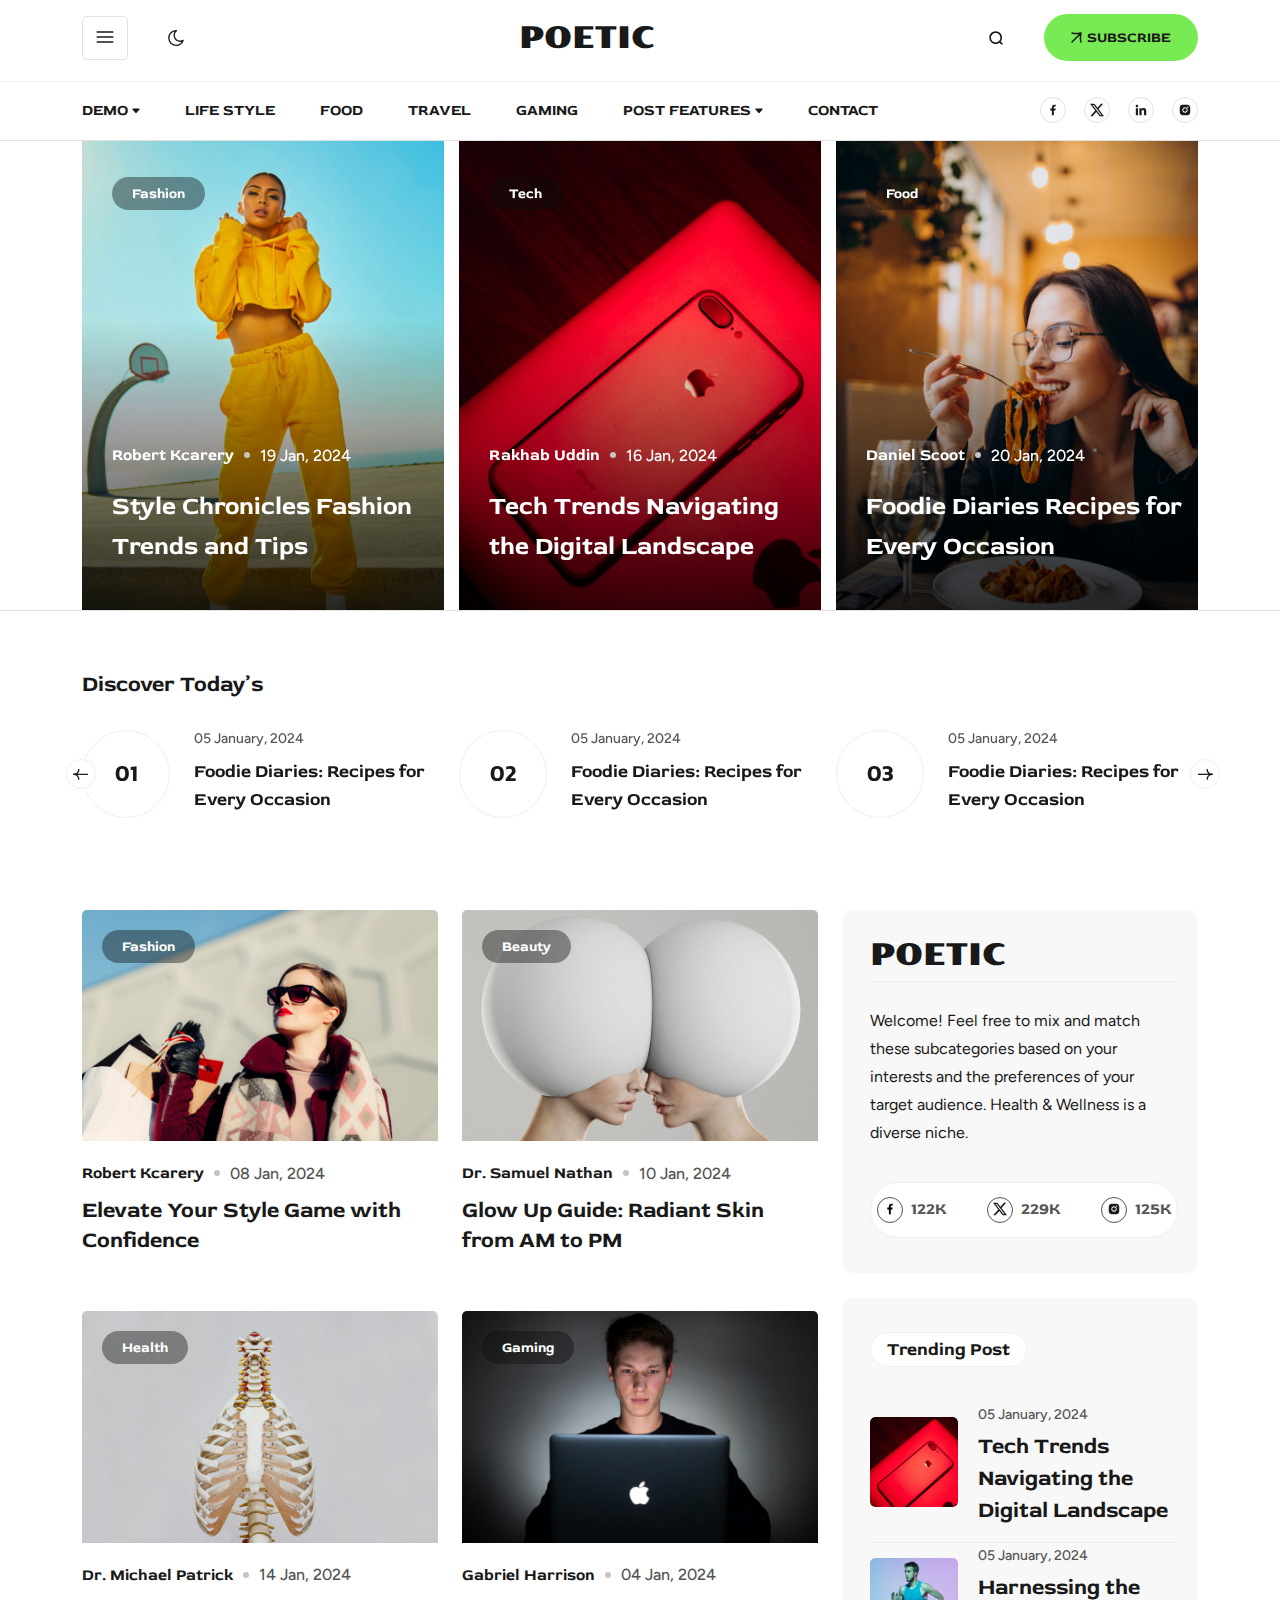
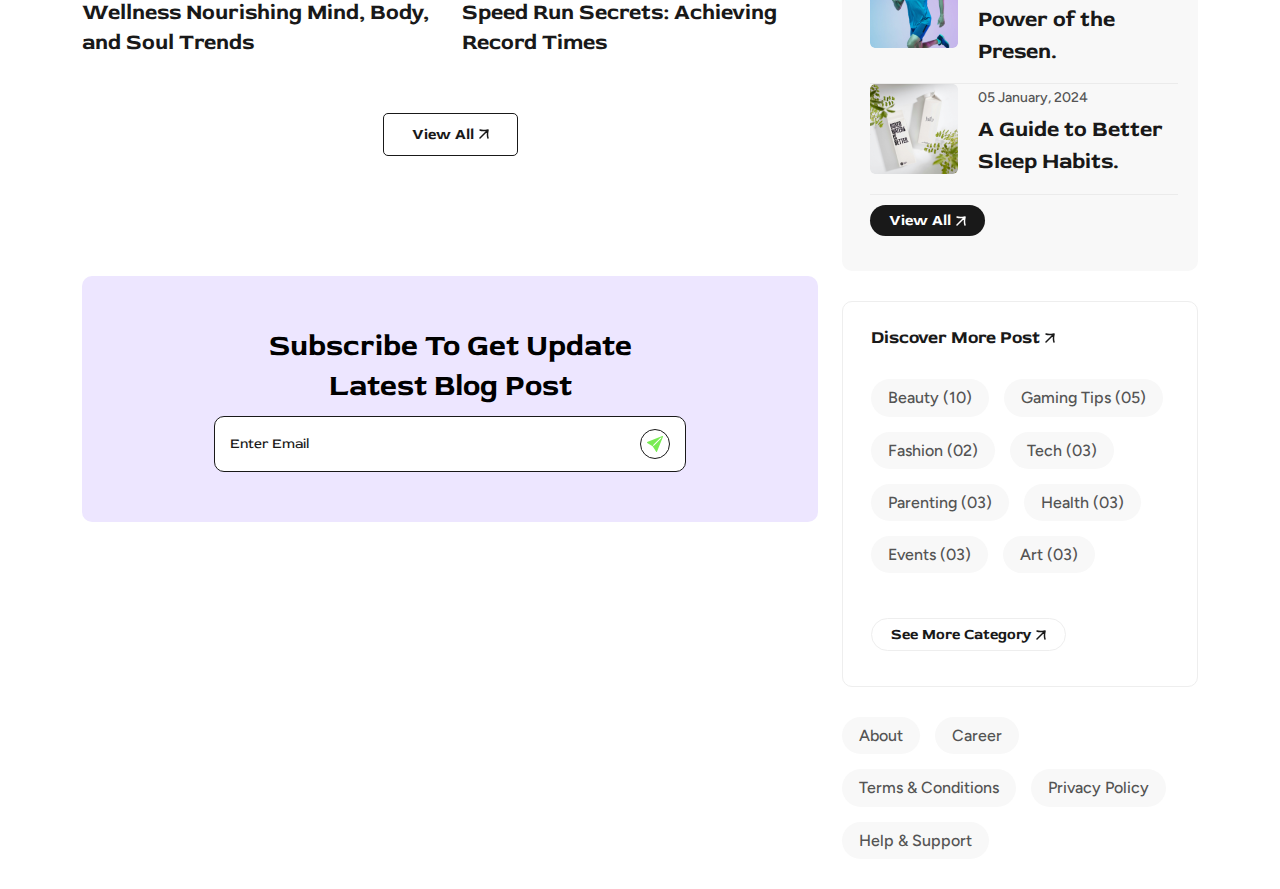
==== commit 97c749fd: "add new code" ====
--- a/index2.html
+++ b/index2.html
@@ -602,6 +602,20 @@
                             </a>
                         </div>
                     </div>
+                    <div class="contect-section">
+                        <h2>Subscribe To Get Update
+                            Latest Blog Post</h2>
+                        <div class="input-area">
+                            <input type="email" placeholder="Enter Email" class="">
+                            <button type="submit">
+                                <svg width="16" height="16" viewBox="0 0 16 16" xmlns="http://www.w3.org/2000/svg">
+                                    <path
+                                        d="M15.9647 0.685806C16.0011 0.594942 16.01 0.495402 15.9904 0.399526C15.9707 0.303649 15.9233 0.215653 15.8541 0.146447C15.7849 0.0772403 15.6969 0.0298668 15.601 0.0101994C15.5052 -0.0094681 15.4056 -0.000564594 15.3147 0.0358061L0.76775 5.85481H0.76675L0.31475 6.03481C0.22914 6.06895 0.154635 6.1261 0.0994654 6.19994C0.0442956 6.27377 0.0106078 6.36142 0.00212322 6.4532C-0.00636132 6.54497 0.0106876 6.63731 0.0513867 6.72001C0.0920859 6.8027 0.154851 6.87254 0.23275 6.92181L0.64275 7.18181L0.64375 7.18381L5.63875 10.3618L8.81675 15.3568L8.81875 15.3588L9.07875 15.7688C9.12817 15.8464 9.19805 15.9089 9.28068 15.9493C9.36332 15.9897 9.45551 16.0066 9.54711 15.998C9.63871 15.9894 9.72617 15.9558 9.79985 15.9007C9.87354 15.8456 9.9306 15.7712 9.96475 15.6858L15.9647 0.685806ZM14.1317 2.57581L6.63775 10.0698L6.42275 9.73181C6.38336 9.66978 6.33078 9.6172 6.26875 9.57781L5.93075 9.36281L13.4247 1.86881L14.6027 1.39781L14.1327 2.57581H14.1317Z">
+                                    </path>
+                                </svg>
+                            </button>
+                        </div>
+                    </div>
                 </div>
                 <div class="col-lg-4">
                     <div class="sidebar-area">
@@ -673,7 +687,7 @@
                             </div>
                         </div>
                         <div class="single-widget two  mb-30">
-                            <span class="top-btn"><a  href="#">Trending Post</a></span>
+                            <span class="top-btn"><a href="#">Trending Post</a></span>
                             <div class="recent-post pt-40 mb-20">
                                 <div class="recent-post-img">
                                     <a href="#"><img src="assets/image/Image (28).png" alt=""></a>
@@ -716,50 +730,68 @@
                         <div class="single-widget three mb-30">
                             <a class="discover-btn" href="#">Discover More Post
                                 <svg class="arrow" width="10" height="10" viewBox="0 0 10 10" fill="none"
+                                    xmlns="http://www.w3.org/2000/svg">
+                                    <path
+                                        d="M1 9L9 1M9 1C7.22222 1.33333 3.33333 2 1 1M9 1C8.66667 2.66667 8 6.33333 9 9"
+                                        stroke="white" stroke-width="1.5" stroke-linecap="round"></path>
+                                </svg>
+                            </a>
+                            <ul class="category">
+                                <li>
+                                    <a href="#">Beauty (10)</a>
+                                </li>
+                                <li>
+                                    <a href="#">Gaming Tips (05)</a>
+                                </li>
+                                <li>
+                                    <a href="#">Fashion (02)</a>
+                                </li>
+                                <li>
+                                    <a href="#">Tech (03)</a>
+                                </li>
+                                <li>
+                                    <a href="#">Parenting (03)</a>
+                                </li>
+                                <li>
+                                    <a href="#">Health (03)</a>
+                                </li>
+                                <li>
+                                    <a href="#">Events (03)</a>
+                                </li>
+                                <li>
+                                    <a href="#">Art (03)</a>
+                                </li>
+                            </ul>
+                            <div class="see-more-btn">
+                                <a href="#">
+                                    See More Category
+                                    <svg class="arrow" width="10" height="10" viewBox="0 0 10 10" fill="none"
                                         xmlns="http://www.w3.org/2000/svg">
                                         <path
                                             d="M1 9L9 1M9 1C7.22222 1.33333 3.33333 2 1 1M9 1C8.66667 2.66667 8 6.33333 9 9"
                                             stroke="white" stroke-width="1.5" stroke-linecap="round"></path>
                                     </svg>
-                            </a>
+                                </a>
+                            </div>
+                        </div>
+                        <div class="single-widget four mb-30">
                             <ul class="category">
                                 <li>
-                                    <a href="#">Beauty (10)</a>
-                                </li>
-                                <li>
-                                    <a href="#">Gaming Tips (05)</a>
-                                </li>
-                                <li>
-                                    <a href="#">Fashion (02)</a>
-                                </li>
-                                <li>
-                                    <a href="#">Tech (03)</a>
-                                </li>
-                                <li>
-                                    <a href="#">Parenting (03)</a>
-                                </li>
-                                <li>
-                                    <a href="#">Health (03)</a>
-                                </li>
-                                <li>
-                                    <a href="#">Events (03)</a>
-                                </li>
-                                <li>
-                                    <a href="#">Art (03)</a>
+                                    <a href="#">About</a>
+                                </li>
+                                <li>
+                                    <a href="#">Career</a>
+                                </li>
+                                <li>
+                                    <a href="#">Terms & Conditions</a>
+                                </li>
+                                <li>
+                                    <a href="#">Privacy Policy</a>
+                                </li>
+                                <li>
+                                    <a href="#">Help & Support</a>
                                 </li>
                             </ul>
-                            <div class="see-more-btn">
-                                <a  href="#">
-                                    See More Category 
-                                    <svg class="arrow" width="10" height="10" viewBox="0 0 10 10" fill="none"
-                                            xmlns="http://www.w3.org/2000/svg">
-                                            <path
-                                                d="M1 9L9 1M9 1C7.22222 1.33333 3.33333 2 1 1M9 1C8.66667 2.66667 8 6.33333 9 9"
-                                                stroke="white" stroke-width="1.5" stroke-linecap="round"></path>
-                                        </svg>
-                                </a>
-                            </div>
-                            
                         </div>
                     </div>
                 </div>
--- a/assets/css/style.css
+++ b/assets/css/style.css
@@ -2342,6 +2342,83 @@
 .blog-post2 .view-all-btn a:hover .arrow {
   transform: rotate(45deg);
 }
+.blog-post2 .contect-section {
+  background-color: #EDE6FF;
+  border-radius: 10px;
+  padding: 50px;
+  align-items: center;
+  justify-content: center;
+  text-align: center;
+}
+.blog-post2 .contect-section h2 {
+  font-family: var(--font-red-rose);
+  font-size: 30px;
+  font-weight: 700;
+  line-height: 40px;
+  letter-spacing: 0em;
+  text-align: center;
+  color: #000000;
+  max-width: 400px;
+  margin: 0 auto;
+  padding-bottom: 10px;
+}
+.blog-post2 .contect-section .input-area {
+  border-radius: 10px;
+  border: 1px solid var(--text-color);
+  background: var(--white-color);
+  height: 56px;
+  width: 472px;
+  min-width: 300px;
+  padding: 15px 15px;
+  display: flex;
+  align-items: center;
+  justify-content: center;
+  margin: 0 auto;
+}
+@media (max-width: 576px) {
+  .blog-post2 .contect-section .input-area {
+    min-width: 300px;
+  }
+}
+.blog-post2 .contect-section .input-area input {
+  background: var(--white-color);
+  width: 100%;
+  color: rgb(84, 84, 84);
+  font-family: var(--font-red-rose);
+  font-size: 14px;
+  font-weight: 400;
+  line-height: 17px;
+  letter-spacing: 0em;
+  text-align: left;
+}
+.blog-post2 .contect-section .input-area input::-moz-placeholder {
+  color: var(--text-color);
+}
+.blog-post2 .contect-section .input-area input::placeholder {
+  color: var(--text-color);
+}
+.blog-post2 .contect-section .input-area button {
+  min-width: 30px;
+  height: 30px;
+  border-radius: 50%;
+  background-color: var(--white-color);
+  border: 1px solid var(--text-color);
+  display: flex;
+  align-items: center;
+  justify-content: center;
+  transition: 0.35s;
+}
+.blog-post2 .contect-section .input-area button svg {
+  transition: 0.35s;
+  fill: var(--button-color);
+}
+.blog-post2 .contect-section .input-area button:hover {
+  background-color: var(--button-color);
+  border: none;
+}
+.blog-post2 .contect-section .input-area button:hover svg {
+  fill: var(--text-color);
+}
 .blog-post2 .sidebar-area .single-widget {
   background-color: #F8F8F8;
   border-radius: 10px;
@@ -2353,6 +2430,10 @@
 .blog-post2 .sidebar-area .single-widget.three {
   background-color: var(--white-color);
   border: 1px solid #EEEEEE;
+}
+.blog-post2 .sidebar-area .single-widget.four {
+  background-color: var(--white-color);
+  padding: 0px;
 }
 .blog-post2 .sidebar-area .single-widget h2 a {
   font-family: var(--font-poller-one);
